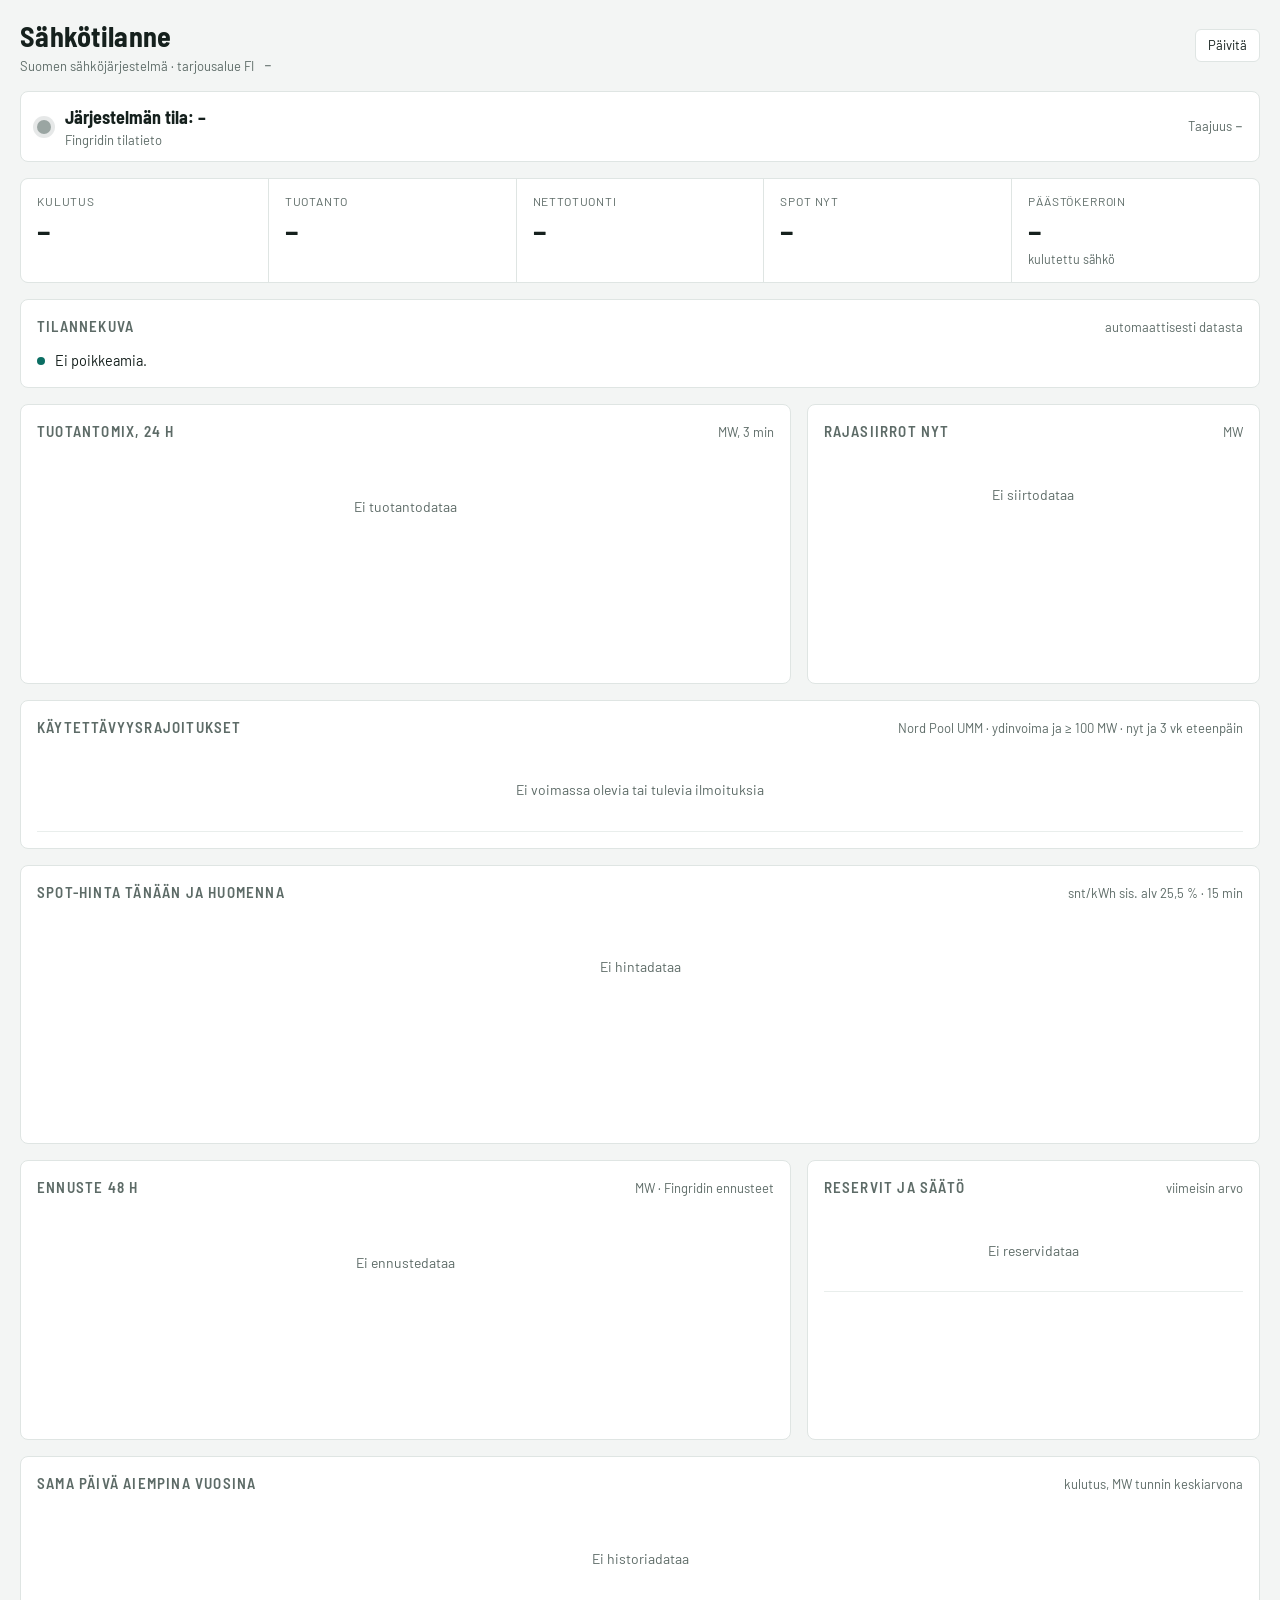
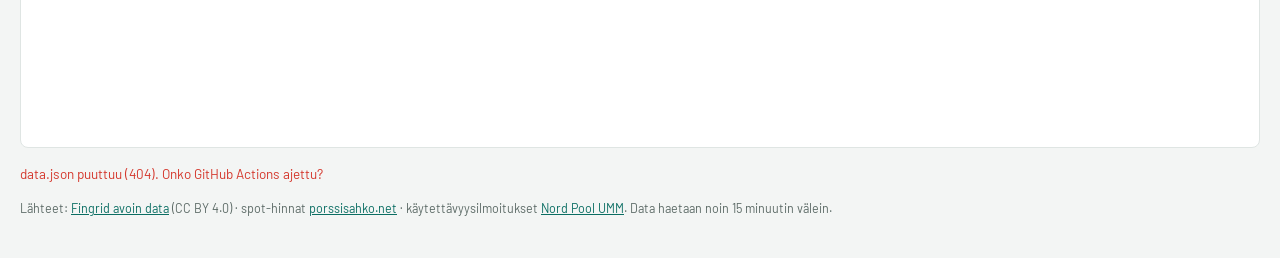
==== site/index.html @ 98ff5cd4 "Sähkötilanne-dashboard: sivu, datanhaku ja Pages-työnkulku Co-Authored-By: Claude Opus 5.5 <noreply@" ====
<!doctype html>
<html lang="fi">
<head>
<meta charset="utf-8">
<meta name="viewport" content="width=device-width,initial-scale=1">
<title>Sähkötilanne</title>
<link rel="preconnect" href="https://fonts.googleapis.com">
<link rel="stylesheet" href="https://fonts.googleapis.com/css2?family=Barlow:wght@400;500;600&family=Barlow+Semi+Condensed:wght@500;600;700&family=JetBrains+Mono:wght@400;500&display=swap">
<style>

/* Layout: control-room board. Status strip on top, then "nyt" tiles, mix + transfers, 48 h outlook, reserves. */
:root{
  --bg:#f3f5f4; --panel:#ffffff; --ink:#15201d; --muted:#5d6b67; --line:#dfe5e3; --grid:#e9eeec;
  --accent:#0b6e63;
  --nuc:#7a5af5; --hyd:#2f7fd8; --wind:#16a39a; --chp:#d9822b; --ind:#b4542f; --oth:#9aa5a2; --sun:#e6b400;
  --ok:#1f9d55; --warn:#d99a00; --bad:#d4372c; --blk:#222; --rest:#2f6fd8;
  --pos:#1f9d55; --neg:#d4372c;
  --f-disp:"Barlow Semi Condensed","Arial Narrow",Arial,sans-serif;
  --f-body:"Barlow",system-ui,-apple-system,"Segoe UI",sans-serif;
  --f-mono:"JetBrains Mono",ui-monospace,Menlo,Consolas,monospace;
  color-scheme:light;
}
@media (prefers-color-scheme:dark){:root:not([data-theme="light"]){
  --bg:#0e1514; --panel:#151f1d; --ink:#e4ece9; --muted:#8e9d99; --line:#24312e; --grid:#1d2826;
  --accent:#3cc2b1; --nuc:#9c86ff; --hyd:#5aa2f0; --wind:#2cc4b9; --chp:#f0a050; --ind:#d77551; --oth:#6f7d79; --sun:#f2cc3a;
  --ok:#3ccf7a; --warn:#f0b730; --bad:#ff6355; --blk:#000; --rest:#5a95f0; --pos:#3ccf7a; --neg:#ff6355;
  color-scheme:dark}}
:root[data-theme="dark"]{
  --bg:#0e1514; --panel:#151f1d; --ink:#e4ece9; --muted:#8e9d99; --line:#24312e; --grid:#1d2826;
  --accent:#3cc2b1; --nuc:#9c86ff; --hyd:#5aa2f0; --wind:#2cc4b9; --chp:#f0a050; --ind:#d77551; --oth:#6f7d79; --sun:#f2cc3a;
  --ok:#3ccf7a; --warn:#f0b730; --bad:#ff6355; --blk:#000; --rest:#5a95f0; --pos:#3ccf7a; --neg:#ff6355;
  color-scheme:dark}
*{box-sizing:border-box}
html,body{margin:0}
body{background:var(--bg);color:var(--ink);font:15px/1.45 var(--f-body);
  padding-left:max(16px,env(safe-area-inset-left,0px));padding-right:max(16px,env(safe-area-inset-right,0px));padding-block:16px 40px}
.wrap{max-width:1240px;margin:0 auto;display:flex;flex-direction:column;gap:16px}
h1,h2{font-family:var(--f-disp);margin:0;text-wrap:balance}
h1{font-size:28px;font-weight:700;letter-spacing:.01em}
h2{font-size:15px;font-weight:600;text-transform:uppercase;letter-spacing:.08em;color:var(--muted)}
.mono,.num{font-family:var(--f-mono);font-variant-numeric:tabular-nums}
header{display:flex;flex-wrap:wrap;align-items:center;justify-content:space-between;gap:12px}
.hmeta{display:flex;flex-wrap:wrap;gap:10px;align-items:center;color:var(--muted);font-size:13px}
button,input{font:inherit}
.btn{border:1px solid var(--line);background:var(--panel);color:var(--ink);border-radius:6px;padding:6px 12px;cursor:pointer}
.btn:hover{border-color:var(--accent)}
.btn:focus-visible,input:focus-visible{outline:2px solid var(--accent);outline-offset:2px}
.btn.primary{background:var(--accent);border-color:var(--accent);color:var(--bg)}

.status{display:flex;align-items:center;gap:14px;background:var(--panel);border:1px solid var(--line);border-radius:8px;padding:12px 16px;flex-wrap:wrap}
.lamp{width:14px;height:14px;border-radius:50%;background:var(--oth);box-shadow:0 0 0 4px color-mix(in srgb,var(--oth) 25%,transparent);flex:none}
.status b{font-family:var(--f-disp);font-size:18px}
.status .sub{color:var(--muted);font-size:13px}

.tiles{display:grid;grid-template-columns:repeat(auto-fit,minmax(170px,1fr));gap:1px;background:var(--line);border:1px solid var(--line);border-radius:8px;overflow:hidden}
.tile{background:var(--panel);padding:14px 16px;display:flex;flex-direction:column;gap:2px;min-width:0}
.tile .lbl{font-size:12px;text-transform:uppercase;letter-spacing:.07em;color:var(--muted)}
.tile .val{font-family:var(--f-disp);font-size:32px;font-weight:600;line-height:1.1;font-variant-numeric:tabular-nums}
.tile .val small{font-size:15px;font-weight:500;color:var(--muted);margin-left:4px}
.tile .note{font-size:12.5px;color:var(--muted)}

.grid2{display:grid;grid-template-columns:minmax(0,1.7fr) minmax(0,1fr);gap:16px}
@media (max-width:860px){.grid2{grid-template-columns:minmax(0,1fr)}}
.panel{background:var(--panel);border:1px solid var(--line);border-radius:8px;padding:16px;display:flex;flex-direction:column;gap:12px;min-width:0}
.panel .head{display:flex;justify-content:space-between;align-items:baseline;gap:8px;flex-wrap:wrap}
.legend{display:flex;flex-wrap:wrap;gap:6px 14px;font-size:13px}
.legend span{display:inline-flex;align-items:center;gap:6px}
.legend i{width:10px;height:10px;border-radius:2px;display:inline-block}
.legend .num{color:var(--muted)}
.chart{width:100%;min-height:200px}
.chart svg{display:block;width:100%;height:auto}
.chart text{fill:var(--muted);font:11px var(--f-mono)}

.insights{display:flex;flex-direction:column;gap:8px;margin:0;padding:0;list-style:none}
.insights li{display:flex;gap:10px;align-items:flex-start;font-size:14.5px}
.insights li::before{content:"";flex:none;width:8px;height:8px;margin-top:7px;border-radius:50%;background:var(--sev,var(--accent))}

table{width:100%;border-collapse:collapse;font-size:14px}
td,th{padding:6px 4px;border-bottom:1px solid var(--grid);text-align:left}
th{font-weight:500;color:var(--muted);font-size:12px;text-transform:uppercase;letter-spacing:.06em}
td.num,th.num{text-align:right}

.err{color:var(--bad);font-size:13.5px}
.empty{color:var(--muted);font-size:14px;padding:30px 0;text-align:center}
footer{color:var(--muted);font-size:12.5px}
footer a{color:var(--accent)}
@media (prefers-reduced-motion:reduce){*{transition:none!important}}

.chip{display:inline-block;font-size:11.5px;font-weight:600;letter-spacing:.04em;text-transform:uppercase;padding:2px 7px;border-radius:999px;border:1px solid currentColor;white-space:nowrap}
.chip.on{color:var(--bad)} .chip.plan{color:var(--warn)} .chip.soon{color:var(--muted)}
.bar{height:6px;border-radius:3px;background:var(--grid);overflow:hidden;min-width:60px}
.bar i{display:block;height:100%;background:var(--bad)}
.umm td{vertical-align:top}
.umm .reason{color:var(--muted);font-size:12.5px}
.stale{color:var(--warn)}
</style>
</head>
<body>
<div class="wrap">

<header>
  <div>
    <h1>Sähkötilanne</h1>
    <div class="hmeta"><span>Suomen sähköjärjestelmä · tarjousalue FI</span><span id="updated" class="mono">–</span></div>
  </div>
  <div class="hmeta"><button class="btn" id="refresh" type="button">Päivitä</button></div>
</header>

<div class="status" id="status">
  <span class="lamp" id="lamp"></span>
  <div><b id="stateText">Järjestelmän tila –</b><div class="sub" id="stateSub">Fingridin tilatieto</div></div>
  <div class="sub" style="margin-left:auto">Taajuus <span class="mono" id="freq">–</span></div>
</div>

<div class="tiles">
  <div class="tile"><span class="lbl">Kulutus</span><span class="val" id="t-cons">–</span><span class="note" id="t-cons-n">&nbsp;</span></div>
  <div class="tile"><span class="lbl">Tuotanto</span><span class="val" id="t-prod">–</span><span class="note" id="t-prod-n">&nbsp;</span></div>
  <div class="tile"><span class="lbl">Nettotuonti</span><span class="val" id="t-net">–</span><span class="note" id="t-net-n">&nbsp;</span></div>
  <div class="tile"><span class="lbl">Spot nyt</span><span class="val" id="t-spot">–</span><span class="note" id="t-spot-n">&nbsp;</span></div>
  <div class="tile"><span class="lbl">Päästökerroin</span><span class="val" id="t-co2">–</span><span class="note" id="t-co2-n">kulutettu sähkö</span></div>
</div>

<section class="panel">
  <div class="head"><h2>Tilannekuva</h2><span class="hmeta">automaattisesti datasta</span></div>
  <ul class="insights" id="insights"><li>Ladataan…</li></ul>
</section>

<div class="grid2">
  <section class="panel">
    <div class="head"><h2>Tuotantomix, 24 h</h2><span class="hmeta">MW, 3 min</span></div>
    <div class="legend" id="mixLegend"></div>
    <div class="chart" id="mixChart"><div class="empty">Ei tuotantodataa</div></div>
  </section>
  <section class="panel">
    <div class="head"><h2>Rajasiirrot nyt</h2><span class="hmeta">MW</span></div>
    <div class="chart" id="flowMap"><div class="empty">Ei siirtodataa</div></div>
  </section>
</div>

<section class="panel">
  <div class="head"><h2>Käytettävyysrajoitukset</h2><span class="hmeta">Nord Pool UMM · ydinvoima ja ≥ 100 MW · nyt ja 3 vk eteenpäin</span></div>
  <div style="overflow-x:auto"><table class="umm" id="ummTable"><tbody><tr><td class="empty">Ei ilmoituksia</td></tr></tbody></table></div>
</section>

<section class="panel">
  <div class="head"><h2>Spot-hinta tänään ja huomenna</h2><span class="hmeta">snt/kWh sis. alv 25,5 % · 15 min</span></div>
  <div class="legend" id="priceLegend"></div>
  <div class="chart" id="priceChart"><div class="empty">Ei hintadataa</div></div>
</section>

<div class="grid2">
  <section class="panel">
    <div class="head"><h2>Ennuste 48 h</h2><span class="hmeta">MW · Fingridin ennusteet</span></div>
    <div class="legend" id="fcLegend"></div>
    <div class="chart" id="fcChart"><div class="empty">Ei ennustedataa</div></div>
  </section>
  <section class="panel">
    <div class="head"><h2>Reservit ja säätö</h2><span class="hmeta">viimeisin arvo</span></div>
    <div style="overflow-x:auto"><table id="resTable"><tbody><tr><td class="empty">Ei reservidataa</td></tr></tbody></table></div>
  </section>
</div>

<section class="panel">
  <div class="head"><h2>Sama päivä aiempina vuosina</h2><span class="hmeta" id="histDate">kulutus, MW tunnin keskiarvona</span></div>
  <div class="legend" id="histLegend"></div>
  <div class="chart" id="histChart"><div class="empty">Ei historiadataa</div></div>
  <div style="overflow-x:auto"><table id="histTable"></table></div>
</section>

<div class="err" id="err" role="status"></div>

<footer>Lähteet: <a href="https://data.fingrid.fi" target="_blank" rel="noopener">Fingrid avoin data</a> (CC BY 4.0) · spot-hinnat <a href="https://porssisahko.net" target="_blank" rel="noopener">porssisahko.net</a> · käytettävyysilmoitukset <a href="https://umm.nordpoolgroup.com" target="_blank" rel="noopener">Nord Pool UMM</a>. Data haetaan noin 15 minuutin välein.</footer>
</div>

<script>
"use strict";
const RT = { prod:192, cons:193, net:194, wind:181, nuc:188, hyd:191, chp:201, ind:202,
             freq:177, state:209, co2c:265, co2p:266, se1:87, se3:89, ee:180, no:187 };
const FC = { windF:245, solarF:248, consF:166, windCap:268 };
const RES = [
  {id:317, n:"FCR-N, hinta", u:"€/MW,h"}, {id:318, n:"FCR-D ylös, hinta", u:"€/MW,h"},
  {id:52, n:"aFRR ylös, hinta", u:"€/MW,h"}, {id:51, n:"aFRR alas, hinta", u:"€/MW,h"},
  {id:244, n:"Ylössäätöhinta", u:"€/MWh"}, {id:106, n:"Alassäätöhinta", u:"€/MWh"},
  {id:319, n:"Epätasapainohinta", u:"€/MWh"}
];
const MIX = [
  {k:"nuc", n:"Ydinvoima", c:"--nuc"}, {k:"hyd", n:"Vesivoima", c:"--hyd"}, {k:"wind", n:"Tuulivoima", c:"--wind"},
  {k:"chp", n:"Kaukolämpö-CHP", c:"--chp"}, {k:"ind", n:"Teollisuus-CHP", c:"--ind"}, {k:"oth", n:"Muu", c:"--oth"}
];
const STATES = {1:["Normaali","--ok"],2:["Vaarantunut","--warn"],3:["Häiriötila","--bad"],4:["Suurhäiriö","--blk"],5:["Palautus","--rest"]};
const H_COLORS = ["--ink","--accent","--chp","--nuc"];

const $ = id => document.getElementById(id);
const css = v => getComputedStyle(document.documentElement).getPropertyValue(v).trim();
const fmt = (v,d=0) => v==null||isNaN(v) ? "–" : v.toLocaleString("fi-FI",{minimumFractionDigits:d,maximumFractionDigits:d});
const hhmm = t => new Date(t).toLocaleTimeString("fi-FI",{hour:"2-digit",minute:"2-digit"});
const dt = t => t ? new Date(t).toLocaleString("fi-FI",{weekday:"short",day:"numeric",month:"numeric",hour:"2-digit",minute:"2-digit"}) : "–";
const REASONS = {"yearly maintenance":"vuosihuolto","normal refueling outage":"polttoaineenvaihto","refueling outage":"polttoaineenvaihto","repair":"korjaus","failure":"vika","planned maintenance":"suunniteltu huolto","maintenance":"huolto","reduced capacity":"rajoitettu teho","technical failure":"tekninen vika"};
const reasonFi = r => REASONS[String(r||"").trim().toLowerCase()] || r || "";
const esc = s => String(s).replace(/[&<>"]/g, c => ({"&":"&amp;","<":"&lt;",">":"&gt;",'"':"&quot;"}[c]));
let S = { rt:{}, fc:{}, res:{}, prices:[], umm:[], hist:null, generated:0 };

const toPts = by => { const o={}; for(const id in by||{}) o[id]=by[id].map(([t,v])=>({t,v})); return o; };

async function refresh(){
  $("refresh").disabled = true;
  try{
    const r = await fetch("data.json?t="+Date.now(), {cache:"no-store"});
    if(!r.ok) throw new Error("data.json puuttuu ("+r.status+"). Onko GitHub Actions ajettu?");
    const j = await r.json();
    S = { rt:toPts(j.rt), fc:toPts(j.fc), res:toPts(j.res),
          prices:(j.prices||[]).map(([t,e,v])=>({t,e,v})), umm:j.umm||[], hist:j.hist||null, generated:j.generated||0 };
    $("err").textContent = (j.errors||[]).length ? "Osa datasta puuttuu: " + j.errors.join(" · ") : "";
  }catch(e){ $("err").textContent = e.message; }
  const age = (Date.now()-S.generated)/60000;
  $("updated").innerHTML = S.generated ? `data ${hhmm(S.generated)}${age>45?` <span class="stale">(${fmt(age)} min vanha)</span>`:""}` : "–";
  $("refresh").disabled = false;
  render();
}

const last = id => { const a=S.rt[id]; return a&&a.length ? a[a.length-1] : null; };
const lastOf = (src,id) => { const a=src[id]; return a&&a.length ? a[a.length-1] : null; };
function priceNow(){ const n=Date.now(); return S.prices.find(p=>p.t<=n && n<(p.e||p.t+9e5)); }
const dayStart = (d=new Date()) => { const x=new Date(d); x.setHours(0,0,0,0); return +x; };

function render(){
  for(const f of [renderStatus,renderTiles,renderMix,renderFlows,renderUmm,renderPrices,renderForecast,renderRes,renderHist,renderInsights]){
    try{ f(); }catch(e){ console.error(f.name, e); }
  }
}

function renderStatus(){
  const s = last(RT.state), f = last(RT.freq);
  const st = s ? STATES[Math.round(s.v)] : null;
  const col = st ? css(st[1]) : css("--oth");
  $("lamp").style.background = col;
  $("lamp").style.boxShadow = `0 0 0 4px color-mix(in srgb, ${col} 25%, transparent)`;
  $("stateText").textContent = "Järjestelmän tila: " + (st ? st[0] : "–");
  $("stateSub").textContent = s ? "Fingrid, " + hhmm(s.t) : "Fingridin tilatieto";
  $("freq").textContent = f ? fmt(f.v,3)+" Hz" : "–";
}

function setTile(id,html,note){ $(id).innerHTML = html; if(note!=null) $(id+"-n").textContent = note; }
function renderTiles(){
  const c=last(RT.cons), p=last(RT.prod), n=last(RT.net), co=last(RT.co2c);
  setTile("t-cons", c?`${fmt(c.v)}<small>MW</small>`:"–", c?"klo "+hhmm(c.t):" ");
  setTile("t-prod", p?`${fmt(p.v)}<small>MW</small>`:"–", p&&c ? `omavaraisuus ${fmt(p.v/c.v*100)} %` : " ");
  setTile("t-net", n?`${n.v>0?"+":"−"}${fmt(Math.abs(n.v))}<small>MW</small>`:"–", n ? (n.v>0?"tuontia":"vientiä") : " ");
  const pn = priceNow();
  setTile("t-spot", pn?`${fmt(pn.v,2)}<small>snt/kWh</small>`:"–", pn ? priceNote() : " ");
  setTile("t-co2", co?`${fmt(co.v)}<small>g/kWh</small>`:"–", null);
}
function priceNote(){
  const d0 = dayStart(); const today = S.prices.filter(p=>p.t>=d0 && p.t<d0+864e5);
  if(!today.length) return " ";
  return `tänään ${fmt(Math.min(...today.map(p=>p.v)),1)}…${fmt(Math.max(...today.map(p=>p.v)),1)}`;
}

function frame(el, h, x0, x1, y0, y1, opts={}){
  const W = Math.max(320, Math.round(el.clientWidth||600)), H=h, L=opts.left??46, R=10, T=10, B=24;
  const sx = t => L + (t-x0)/(x1-x0)*(W-L-R);
  const sy = v => T + (1-(v-y0)/(y1-y0))*(H-T-B);
  let g = "";
  for(const v of niceTicks(y0,y1,4)){ g += `<line x1="${L}" x2="${W-R}" y1="${sy(v)}" y2="${sy(v)}" stroke="${css("--grid")}"/><text x="${L-6}" y="${sy(v)+4}" text-anchor="end">${fmt(v, opts.yd||0)}</text>`; }
  const step = (x1-x0) > 36*3600e3 ? 6*3600e3 : 3*3600e3;
  for(let t=Math.ceil(x0/3600e3)*3600e3; t<=x1; t+=3600e3){
    const d=new Date(t); if(d.getHours() % (step/3600e3)) continue;
    const lab = d.getHours()===0 ? d.toLocaleDateString("fi-FI",{weekday:"short",day:"numeric",month:"numeric"}) : String(d.getHours()).padStart(2,"0");
    g += `<line x1="${sx(t)}" x2="${sx(t)}" y1="${T}" y2="${H-B}" stroke="${css("--grid")}" ${d.getHours()===0?'':'stroke-dasharray="2 3"'}/><text x="${sx(t)}" y="${H-6}" text-anchor="middle">${lab}</text>`;
  }
  return {W,H,L,R,T,B,sx,sy,g};
}
function niceTicks(a,b,n){
  const span=b-a; if(!(span>0)) return [a];
  const raw=span/n, mag=10**Math.floor(Math.log10(raw)), st=[1,2,2.5,5,10].map(m=>m*mag).find(s=>s>=raw);
  const out=[]; for(let v=Math.ceil(a/st)*st; v<=b+1e-9; v+=st) out.push(+v.toFixed(6)); return out;
}
function nowLine(f, x0, x1){
  const n=Date.now(); if(n<x0||n>x1) return "";
  return `<line x1="${f.sx(n)}" x2="${f.sx(n)}" y1="${f.T}" y2="${f.H-f.B}" stroke="${css("--ink")}" stroke-width="1.5"/><text x="${f.sx(n)+4}" y="${f.T+10}" text-anchor="start" style="fill:${css("--ink")}">nyt</text>`;
}
const pathOf = (f, pts) => pts.map((p,i)=>`${i?"L":"M"}${f.sx(p.t).toFixed(1)},${f.sy(p.v).toFixed(1)}`).join("");

function renderMix(){
  const base = S.rt[RT.prod], el = $("mixChart");
  if(!base||base.length<2){ $("mixLegend").innerHTML=""; return; }
  const maps = {}; for(const m of MIX) if(m.k!=="oth") maps[m.k]=new Map((S.rt[RT[m.k]]||[]).map(p=>[p.t,p.v]));
  const prev = {};
  const rows = base.map(p=>{
    const r={t:p.t,total:p.v}; let sum=0;
    for(const m of MIX){ if(m.k==="oth") continue; let v=maps[m.k].get(p.t); if(v==null) v=prev[m.k]??0; prev[m.k]=v; r[m.k]=Math.max(0,v); sum+=r[m.k]; }
    r.oth=Math.max(0,p.v-sum); return r;
  });
  const x0=rows[0].t, x1=rows[rows.length-1].t;
  const cons = (S.rt[RT.cons]||[]).filter(c=>c.t>=x0);
  const ymax = Math.max(...rows.map(r=>r.total), ...cons.map(c=>c.v))*1.05;
  const f = frame(el, 260, x0, x1, 0, ymax);
  let paths="", acc=rows.map(()=>0);
  for(const m of MIX){
    const top = rows.map((r,i)=>acc[i]+r[m.k]);
    let d = rows.map((r,i)=>`${i?"L":"M"}${f.sx(r.t).toFixed(1)},${f.sy(top[i]).toFixed(1)}`).join("");
    for(let i=rows.length-1;i>=0;i--) d+=`L${f.sx(rows[i].t).toFixed(1)},${f.sy(acc[i]).toFixed(1)}`;
    paths += `<path d="${d}Z" fill="${css(m.c)}" fill-opacity=".85"/>`;
    acc = top;
  }
  el.innerHTML = `<svg viewBox="0 0 ${f.W} ${f.H}" role="img" aria-label="Tuotantomix 24 tuntia">${f.g}${paths}<path d="${pathOf(f,cons)}" fill="none" stroke="${css("--ink")}" stroke-width="1.6" stroke-dasharray="5 3"/></svg>`;
  const lr = rows[rows.length-1];
  $("mixLegend").innerHTML = MIX.map(m=>`<span><i style="background:var(${m.c})"></i>${m.n} <b class="num">${fmt(lr[m.k])}</b></span>`).join("")
    + `<span><i style="background:none;border-top:2px dashed var(--ink);height:0;width:14px;border-radius:0"></i>Kulutus</span>`;
}

function renderFlows(){
  const el=$("flowMap");
  const L = {se1:last(RT.se1), se3:last(RT.se3), ee:last(RT.ee), no:last(RT.no)};
  if(!L.se1 && !L.se3 && !L.ee) return;
  const W=360,H=330, fi={x:220,y:175};
  const nodes = [
    {k:"no", n:"Norja", x:250,y:30},
    {k:"se1",n:"SE1 Pohjois-Ruotsi", x:70,y:85},
    {k:"se3",n:"SE3 Fenno-Skan", x:60,y:225},
    {k:"ee", n:"Viro (Estlink)", x:215,y:305}
  ];
  let g=`<defs><marker id="ah" viewBox="0 0 10 10" refX="8" refY="5" markerWidth="7" markerHeight="7" orient="auto-start-reverse"><path d="M0,0L10,5L0,10Z" fill="context-stroke"/></marker></defs>`;
  g += `<path d="M205,40 L265,55 L285,110 L300,190 L285,265 L240,290 L190,282 L170,240 L180,170 L175,110 Z" fill="${css("--accent")}" fill-opacity=".12" stroke="${css("--accent")}" stroke-opacity=".5"/>`;
  g += `<text x="${fi.x+2}" y="${fi.y-6}" text-anchor="middle" style="font:600 16px var(--f-disp);fill:${css("--ink")}">FI</text>`;
  const n = last(RT.net);
  g += `<text x="${fi.x+2}" y="${fi.y+12}" text-anchor="middle" style="fill:${css("--muted")}">netto ${n?(n.v>0?"tuonti ":"vienti ")+fmt(Math.abs(n.v)):"–"}</text>`;
  for(const nd of nodes){
    const p=L[nd.k], v=p?p.v:null, exp = v!=null && v>0;
    const col = v==null ? css("--oth") : exp ? css("--chp") : css("--hyd");
    const w = v==null?1.5:Math.min(9,1.5+Math.abs(v)/250);
    const a = {x:fi.x+(nd.x-fi.x)*0.28, y:fi.y+(nd.y-fi.y)*0.28}, b={x:nd.x+(fi.x-nd.x)*0.18,y:nd.y+(fi.y-nd.y)*0.18};
    const [s,e] = exp ? [a,b] : [b,a];
    g += `<line x1="${s.x}" y1="${s.y}" x2="${e.x}" y2="${e.y}" stroke="${col}" stroke-width="${w}" stroke-linecap="round" ${v!=null&&Math.abs(v)>5?'marker-end="url(#ah)"':''}/>`;
    const ta = nd.x<fi.x ? "start":"middle", tx = nd.x<fi.x ? 4 : nd.x;
    g += `<text x="${tx}" y="${nd.y-8}" text-anchor="${ta}" style="fill:${css("--muted")}">${nd.n}</text>`;
    g += `<text x="${tx}" y="${nd.y+8}" text-anchor="${ta}" style="font:600 15px var(--f-mono);fill:${col}">${v==null?"–":(exp?"→ ":"← ")+fmt(Math.abs(v))}</text>`;
  }
  el.innerHTML = `<svg viewBox="0 0 ${W} ${H}" role="img" aria-label="Rajasiirrot">${g}</svg>
    <div class="legend"><span><i style="background:var(--chp)"></i>vienti Suomesta</span><span><i style="background:var(--hyd)"></i>tuonti Suomeen</span></div>`;
}

function ummState(u){
  const n=Date.now();
  if(u.start<=n && (!u.stop || u.stop>n)) return u.planned ? ["käynnissä","plan"] : ["häiriö","on"];
  return ["tulossa","soon"];
}
function renderUmm(){
  const now=Date.now();
  const rows = S.umm.filter(u=>!u.stop || u.stop>now).sort((a,b)=>{
    const ao=a.start<=now, bo=b.start<=now; if(ao!==bo) return ao?-1:1; return a.start-b.start; });
  if(!rows.length){ $("ummTable").innerHTML = `<tbody><tr><td class="empty">Ei voimassa olevia tai tulevia ilmoituksia</td></tr></tbody>`; return; }
  $("ummTable").innerHTML = `<thead><tr><th>Yksikkö</th><th>Tila</th><th class="num">Poissa MW</th><th></th><th>Alkaa</th><th>Päättyy</th></tr></thead><tbody>` +
    rows.slice(0,25).map(u=>{
      const [st,cl]=ummState(u); const share = u.installed ? Math.min(100, (u.unavailable||0)/u.installed*100) : 0;
      return `<tr><td>${esc(u.unit)}${u.kind==="siirto"?" <span class='chip soon'>siirto</span>":""}<div class="reason">${esc(reasonFi(u.reason))}${u.planned?"":" · suunnittelematon"}</div></td>
        <td><span class="chip ${cl}">${st}</span></td>
        <td class="num">${fmt(u.unavailable)}${u.installed?` <span class="reason">/ ${fmt(u.installed)}</span>`:""}</td>
        <td><div class="bar"><i style="width:${share}%"></i></div></td>
        <td class="mono">${dt(u.start)}</td><td class="mono">${dt(u.stop)}</td></tr>`;
    }).join("") + `</tbody>`;
}

function renderPrices(){
  const el=$("priceChart"), P=S.prices; if(!P.length) return;
  const x0=dayStart(), lastP=P[P.length-1], x1=Math.max(x0+864e5, lastP.e||lastP.t+9e5);
  const vis=P.filter(p=>p.t>=x0); if(!vis.length) return;
  const vals=vis.map(p=>p.v), ymin=Math.min(0,...vals), ymax=Math.max(5,...vals)*1.08;
  const f=frame(el,240,x0,x1,ymin,ymax,{left:40});
  const avg = vals.reduce((a,b)=>a+b,0)/vals.length;
  let bars="";
  for(const p of vis){
    const e=p.e||p.t+9e5, x=f.sx(p.t), w=Math.max(1,f.sx(e)-x-0.6);
    const y=f.sy(Math.max(0,p.v)), y0=f.sy(Math.min(0,p.v));
    const col = p.v<0 ? css("--hyd") : p.v>avg*1.6 ? css("--bad") : p.v>avg ? css("--chp") : css("--accent");
    bars += `<rect x="${x.toFixed(1)}" y="${y.toFixed(1)}" width="${w.toFixed(1)}" height="${Math.max(.5,y0-y).toFixed(1)}" fill="${col}" fill-opacity="${e<Date.now()?.45:.9}"><title>${hhmm(p.t)} ${fmt(p.v,2)} snt/kWh</title></rect>`;
  }
  el.innerHTML=`<svg viewBox="0 0 ${f.W} ${f.H}" role="img" aria-label="Spot-hinnat">${f.g}${bars}<line x1="${f.L}" x2="${f.W-f.R}" y1="${f.sy(avg)}" y2="${f.sy(avg)}" stroke="${css("--muted")}" stroke-dasharray="4 4"/>${nowLine(f,x0,x1)}</svg>`;
  const tomorrow = P.filter(p=>p.t>=x0+864e5);
  const tm = tomorrow.length ? `huomenna ka ${fmt(tomorrow.reduce((a,b)=>a+b.v,0)/tomorrow.length,2)}` : "huomisen hinnat julkaistaan n. klo 14";
  $("priceLegend").innerHTML = `<span><i style="background:var(--accent)"></i>alle keskiarvon</span><span><i style="background:var(--chp)"></i>yli keskiarvon</span><span><i style="background:var(--bad)"></i>&gt; 1,6 × ka</span><span><i style="background:var(--hyd)"></i>negatiivinen</span><span class="num">jakso ka ${fmt(avg,2)} · ${tm}</span>`;
}

function renderForecast(){
  const el=$("fcChart");
  const w=S.fc[FC.windF]||[], s=S.fc[FC.solarF]||[], c=S.fc[FC.consF]||[];
  if(!w.length && !c.length) return;
  const now=Date.now(), x0=now-6*3600e3, x1=Math.max(now+3600e3, ...[w,s,c].map(a=>a.length?a[a.length-1].t:now));
  const all=[...w,...s,...c].filter(p=>p.t>=x0).map(p=>p.v);
  const f=frame(el,240,x0,x1,0,Math.max(100,...all)*1.08);
  const line=(a,col,fill)=>{ const pts=a.filter(p=>p.t>=x0); if(!pts.length) return "";
    const d=pathOf(f,pts);
    return (fill?`<path d="${d}L${f.sx(pts[pts.length-1].t)},${f.sy(0)}L${f.sx(pts[0].t)},${f.sy(0)}Z" fill="${col}" fill-opacity=".18"/>`:"")+`<path d="${d}" fill="none" stroke="${col}" stroke-width="1.8"/>`; };
  el.innerHTML=`<svg viewBox="0 0 ${f.W} ${f.H}" role="img" aria-label="Ennusteet">${f.g}${line(w,css("--wind"),1)}${line(s,css("--sun"),1)}${line(c,css("--ink"),0)}${nowLine(f,x0,x1)}</svg>`;
  const cap=lastOf(S.fc,FC.windCap);
  $("fcLegend").innerHTML=`<span><i style="background:var(--wind)"></i>Tuuli</span><span><i style="background:var(--sun)"></i>Aurinko</span><span><i style="background:var(--ink)"></i>Kulutus</span>${cap?`<span class="num">tuulikapasiteetti ${fmt(cap.v)} MW</span>`:""}`;
}

function renderRes(){
  const rows = RES.map(r=>{ const p=lastOf(S.res,r.id); return p?`<tr><td>${r.n}</td><td class="num">${fmt(p.v,2)}</td><td>${r.u}</td><td class="num mono">${hhmm(p.t)}</td></tr>`:""; }).join("");
  if(rows) $("resTable").innerHTML=`<thead><tr><th>Tuote</th><th class="num">Arvo</th><th>Yksikkö</th><th class="num">Jakso</th></tr></thead><tbody>${rows}</tbody>`;
}

// hourly average → [{h, v}] for h = 0..23 counted from series' day start
function hourly(pts, d0){
  const b = Array.from({length:24},()=>[0,0]);
  for(const p of pts){ const h=Math.floor((p.t-d0)/3600e3); if(h>=0&&h<24){ b[h][0]+=p.v; b[h][1]++; } }
  return b.map(([s,n],h)=>n?{h,v:s/n}:null).filter(Boolean);
}
function stats(pts){ if(!pts.length) return null; const v=pts.map(p=>p.v); return {avg:v.reduce((a,b)=>a+b,0)/v.length, max:Math.max(...v)}; }
function renderHist(){
  const H=S.hist; if(!H||!H.years) return;
  const d0=dayStart();
  const series=[{label:"Tänään", cons:hourly(S.rt[RT.cons]||[],d0), prod:stats((S.rt[RT.prod]||[]).filter(p=>p.t>=d0)),
                 wind:stats((S.rt[RT.wind]||[]).filter(p=>p.t>=d0)), cAll:stats((S.rt[RT.cons]||[]).filter(p=>p.t>=d0)), partial:true}];
  for(const y of Object.keys(H.years).sort().reverse()){
    const by=toPts(H.years[y]); const c=by[124]||[]; if(!c.length) continue;
    const yd0=c[0].t; // vuorokauden alku (Helsinki) ko. vuonna
    series.push({label:y, cons:hourly(c,yd0), cAll:stats(c), prod:stats(by[74]||[]), wind:stats(by[75]||[])});
  }
  if(series.length<2) return;
  const el=$("histChart");
  const all=series.flatMap(s=>s.cons.map(p=>p.v));
  const x0=d0, x1=d0+864e5;
  const f=frame(el,240,x0,x1,Math.min(...all)*0.95,Math.max(...all)*1.03);
  let g="";
  series.slice().reverse().forEach((s,ri)=>{
    const i=series.length-1-ri, col=css(H_COLORS[i]||"--oth");
    const pts=s.cons.map(p=>({t:d0+p.h*3600e3+1800e3, v:p.v}));
    g+=`<path d="${pathOf(f,pts)}" fill="none" stroke="${col}" stroke-width="${i?1.6:2.4}" ${i?'stroke-opacity=".8"':''}/>`;
  });
  el.innerHTML=`<svg viewBox="0 0 ${f.W} ${f.H}" role="img" aria-label="Kulutus vuosivertailu">${f.g}${g}${nowLine(f,x0,x1)}</svg>`;
  $("histLegend").innerHTML=series.map((s,i)=>`<span><i style="background:var(${H_COLORS[i]||"--oth"})"></i>${s.label}</span>`).join("");
  $("histDate").textContent = `${new Date().toLocaleDateString("fi-FI",{day:"numeric",month:"long"})} · kulutus, MW tunnin keskiarvona`;
  const today=series[0];
  const diff=(v,ref)=> v&&ref ? ` <span class="reason">${v.avg>=ref.avg?"+":"−"}${fmt(Math.abs(v.avg/ref.avg*100-100))} %</span>` : "";
  $("histTable").innerHTML=`<thead><tr><th></th><th class="num">Kulutus ka</th><th class="num">Kulutus max</th><th class="num">Tuotanto ka</th><th class="num">Tuuli ka</th></tr></thead><tbody>`+
    series.map((s,i)=>`<tr><td>${s.label}${s.partial?' <span class="reason">(tähän asti)</span>':""}</td>
      <td class="num">${fmt(s.cAll?.avg)}${i?diff(today.cAll,s.cAll):""}</td><td class="num">${fmt(s.cAll?.max)}</td>
      <td class="num">${fmt(s.prod?.avg)}</td><td class="num">${fmt(s.wind?.avg)}${i?diff(today.wind,s.wind):""}</td></tr>`).join("")+
    `</tbody>`;
}

function renderInsights(){
  const out=[]; const add=(t,sev="--accent")=>out.push(`<li style="--sev:var(${sev})">${t}</li>`);
  const w=last(RT.wind), cap=lastOf(S.fc,FC.windCap), nuc=last(RT.nuc), n=last(RT.net), c=last(RT.cons), f=last(RT.freq), now=Date.now();
  if(f && Math.abs(f.v-50)>0.1) add(`Taajuus ${fmt(f.v,3)} Hz poikkeaa normaalialueesta (49,9–50,1 Hz).`,"--bad");
  const nucOut = S.umm.filter(u=>u.kind==="ydin" && u.start<=now && (!u.stop||u.stop>now) && (u.unavailable||0)>0);
  const nucSoon = S.umm.filter(u=>u.kind==="ydin" && u.start>now && u.start<now+7*864e5);
  if(nucOut.length) add(`Ydinvoimaa poissa: ${nucOut.map(u=>`${esc(u.unit)} ${fmt(u.unavailable)} MW (${esc(reasonFi(u.reason).toLowerCase()||"syy ei tiedossa")}, arvio ${dt(u.stop)})`).join("; ")}.`, nucOut.some(u=>!u.planned)?"--bad":"--warn");
  else if(nuc) add(`Ydinvoima ${fmt(nuc.v)} MW, ei voimassa olevia käytettävyysrajoituksia.`);
  if(nucSoon.length) add(`Tulossa viikon sisällä: ${nucSoon.map(u=>`${esc(u.unit)} ${dt(u.start)}`).join("; ")}.`,"--warn");
  const otherOut = S.umm.filter(u=>u.kind!=="ydin" && !u.planned && u.start<=now && (!u.stop||u.stop>now));
  if(otherOut.length) add(`Suunnittelemattomia rajoituksia: ${otherOut.slice(0,3).map(u=>`${esc(u.unit)} −${fmt(u.unavailable)} MW`).join(", ")}.`,"--bad");
  if(w&&cap){ const u=w.v/cap.v*100; add(`Tuulivoima tuottaa ${fmt(w.v)} MW, eli ${fmt(u)} % kapasiteetista${u>60?" (vahva tuulipäivä)":u<10?" (lähes tyyntä)":""}.`, u<10?"--warn":"--accent"); }
  if(n&&c) add(n.v>0 ? `Suomi tuo ${fmt(n.v)} MW, eli ${fmt(n.v/c.v*100)} % kulutuksesta.` : `Suomi vie ${fmt(-n.v)} MW naapurimaihin.`, n.v>0&&n.v/c.v>0.25?"--warn":"--accent");
  const P=S.prices; if(P.length){
    const t0=dayStart()+864e5, tm=P.filter(p=>p.t>=t0);
    if(tm.length){
      const mx=tm.reduce((a,b)=>b.v>a.v?b:a), mn=tm.reduce((a,b)=>b.v<a.v?b:a), neg=tm.filter(p=>p.v<0).length;
      add(`Huomenna kallein jakso klo ${hhmm(mx.t)} (${fmt(mx.v,2)} snt/kWh), halvin klo ${hhmm(mn.t)} (${fmt(mn.v,2)}).${neg?` Negatiivisia hintoja ${neg*15} min.`:""}`, mx.v>30?"--warn":"--accent");
    }
    const pn=priceNow(); if(pn && pn.v<0) add(`Spot-hinta on nyt negatiivinen (${fmt(pn.v,2)} snt/kWh).`,"--hyd");
  }
  const wf=S.fc[FC.windF]||[]; if(wf.length && w){
    const next=wf.filter(p=>p.t>now && p.t<now+864e5); if(next.length){
      const lo=next.reduce((a,b)=>b.v<a.v?b:a);
      if(lo.v < w.v*0.4) add(`Tuulivoiman ennustetaan laskevan ${fmt(lo.v)} MW:iin noin klo ${hhmm(lo.t)}.`,"--warn");
    }
  }
  const H=S.hist; if(H&&H.years&&c){
    const y=Object.keys(H.years).sort().pop(); const hc=H.years[y]?.[124];
    if(hc&&hc.length){ const h=new Date().getHours(); const ref=hc.filter(([t])=>new Date(t).getHours()===h).map(x=>x[1]);
      if(ref.length){ const r=ref.reduce((a,b)=>a+b,0)/ref.length, d=c.v/r*100-100; if(Math.abs(d)>8) add(`Kulutus on ${fmt(Math.abs(d))} % ${d>0?"korkeampi":"matalampi"} kuin samaan aikaan vuonna ${y}.`); }
    }
  }
  $("insights").innerHTML = out.join("") || "<li>Ei poikkeamia.</li>";
}

$("refresh").onclick=refresh;
let rz; addEventListener("resize",()=>{clearTimeout(rz); rz=setTimeout(render,200);});
matchMedia("(prefers-color-scheme: dark)").addEventListener?.("change",render);
refresh();
setInterval(()=>{ if(!document.hidden) refresh(); }, 5*60*1000);
</script>
</body>
</html>
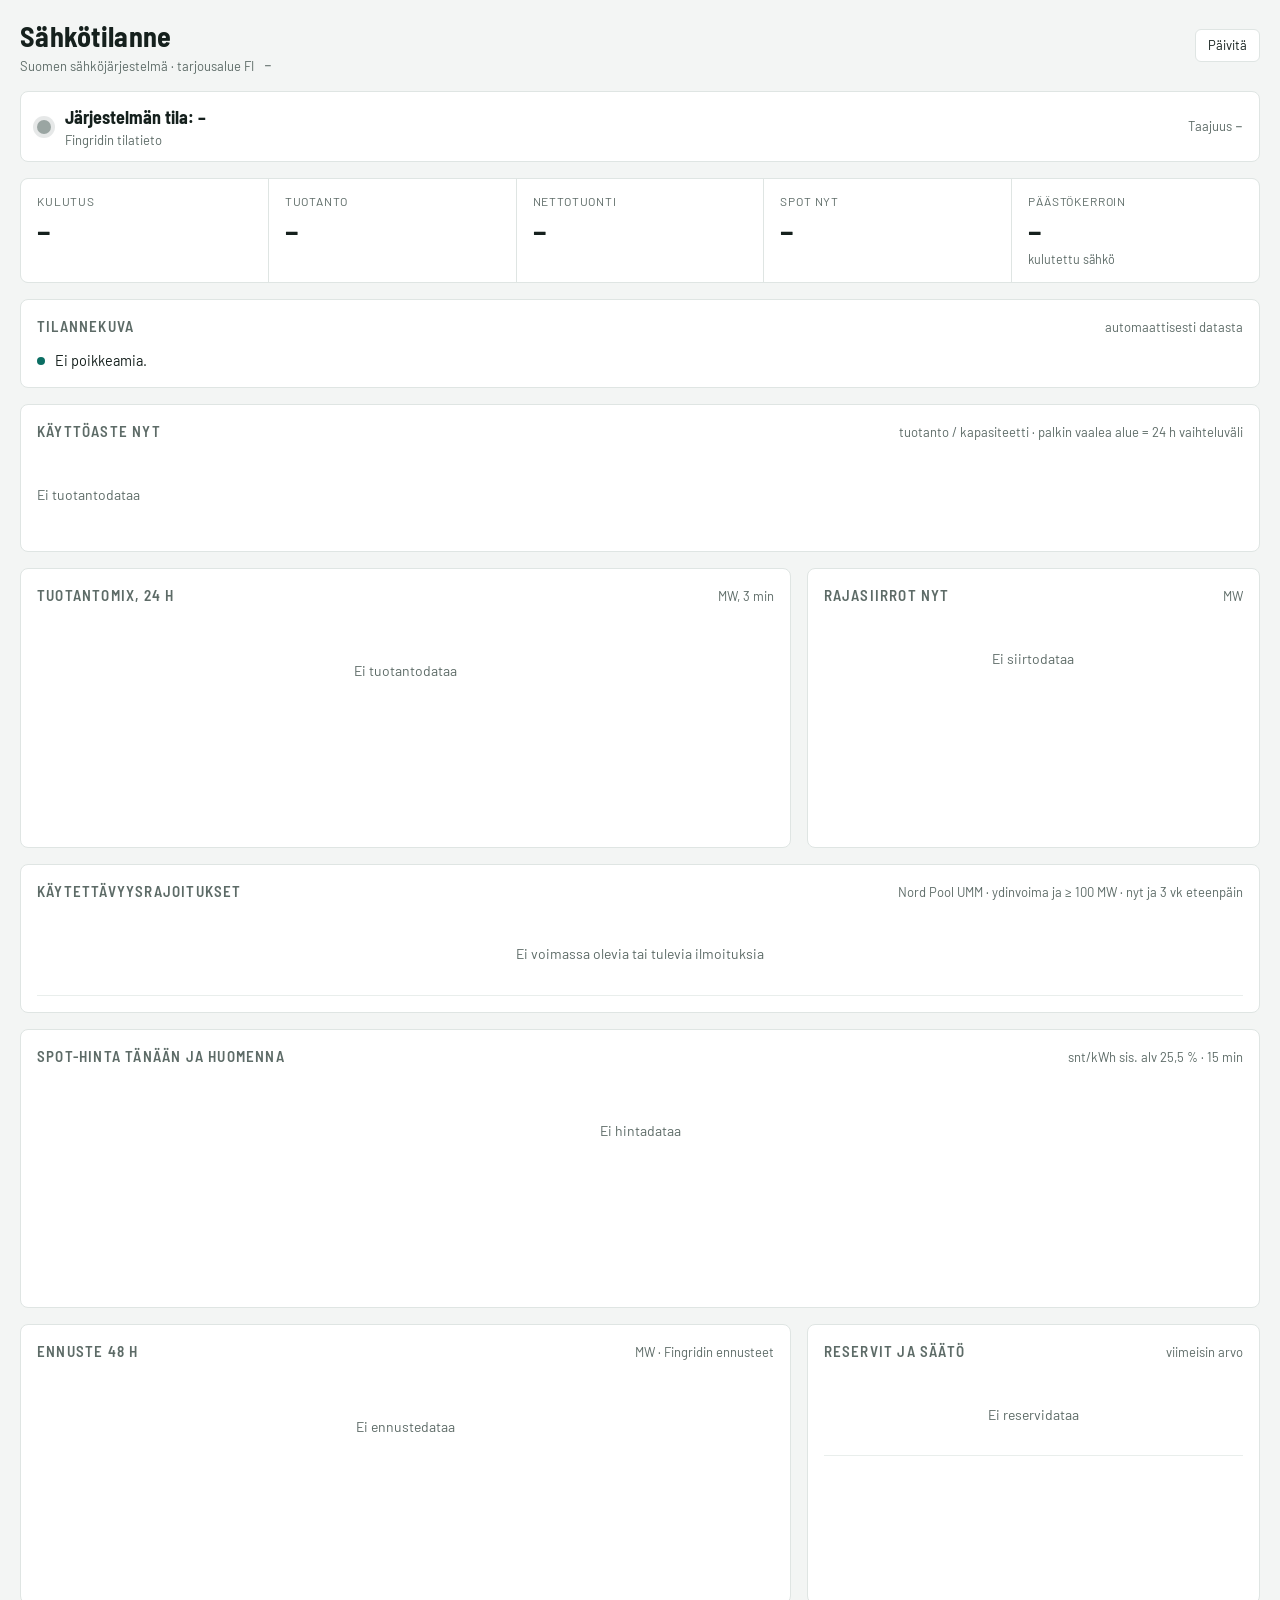
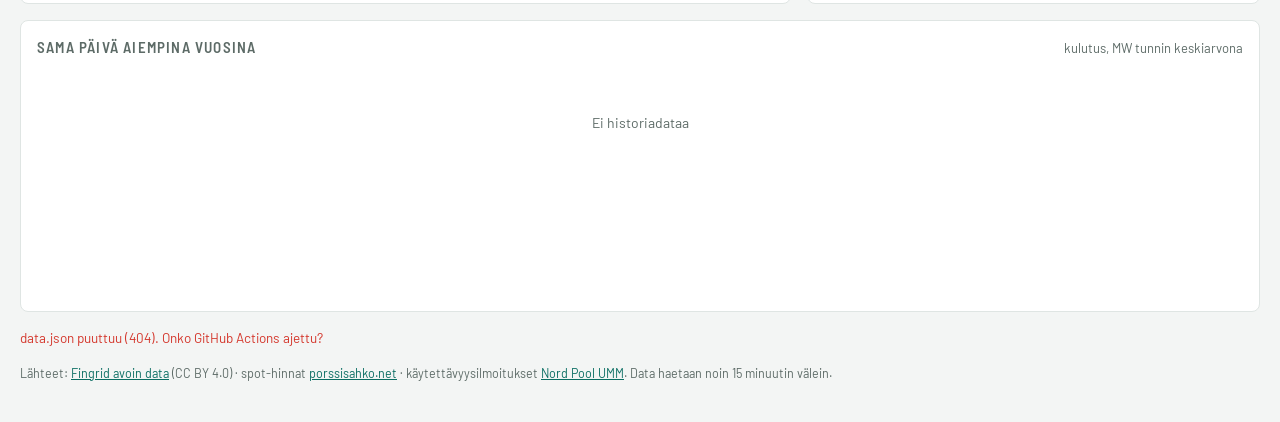
==== commit 09948d18: "Käyttöastepaneeli (ydin, tuuli, vesi, aurinko) ja vain Suomen rajayhteydet UMM-siirtoihin Co-Authore" ====
--- a/site/index.html
+++ b/site/index.html
@@ -93,6 +93,16 @@
 .umm td{vertical-align:top}
 .umm .reason{color:var(--muted);font-size:12.5px}
 .stale{color:var(--warn)}
+.util{display:grid;grid-template-columns:minmax(90px,auto) minmax(0,1fr) auto auto;gap:10px 14px;align-items:center}
+.util .nm{font-weight:500}
+.util .sub{display:block;font-size:12px;color:var(--muted);font-weight:400}
+.util .track{position:relative;height:14px;border-radius:3px;background:var(--grid);overflow:hidden}
+.util .range{position:absolute;top:0;bottom:0;opacity:.28}
+.util .fill{position:absolute;left:0;top:3px;bottom:3px;border-radius:2px}
+.util .avail{position:absolute;top:-1px;bottom:-1px;width:0;border-left:2px dashed var(--ink)}
+.util .mw{font-family:var(--f-mono);font-size:13px;color:var(--muted);text-align:right;white-space:nowrap}
+.util .pct{font-family:var(--f-disp);font-size:20px;font-weight:600;text-align:right;min-width:3.2em;font-variant-numeric:tabular-nums}
+@media (max-width:560px){.util{grid-template-columns:minmax(0,1fr) auto}.util .track{grid-column:1/-1;order:3}.util .mw{display:none}}
 </style>
 </head>
 <body>
@@ -123,6 +133,11 @@
 <section class="panel">
   <div class="head"><h2>Tilannekuva</h2><span class="hmeta">automaattisesti datasta</span></div>
   <ul class="insights" id="insights"><li>Ladataan…</li></ul>
+</section>
+
+<section class="panel">
+  <div class="head"><h2>Käyttöaste nyt</h2><span class="hmeta">tuotanto / kapasiteetti · palkin vaalea alue = 24 h vaihteluväli</span></div>
+  <div class="util" id="util"><div class="empty">Ei tuotantodataa</div></div>
 </section>
 
 <div class="grid2">
@@ -176,7 +191,9 @@
 "use strict";
 const RT = { prod:192, cons:193, net:194, wind:181, nuc:188, hyd:191, chp:201, ind:202,
              freq:177, state:209, co2c:265, co2p:266, se1:87, se3:89, ee:180, no:187 };
-const FC = { windF:245, solarF:248, consF:166, windCap:268 };
+const FC = { windF:245, solarF:248, consF:166, windCap:268, solarCap:267 };
+// Nimellistehot (MW). Ydinvoima: OL1 890, OL2 890, OL3 1 600, Loviisa 1–2 2 × 507. Vesivoima: noin 3 200 MW (arvio).
+const NUC_UNITS = 4394, HYDRO_CAP = 3200;
 const RES = [
   {id:317, n:"FCR-N, hinta", u:"€/MW,h"}, {id:318, n:"FCR-D ylös, hinta", u:"€/MW,h"},
   {id:52, n:"aFRR ylös, hinta", u:"€/MW,h"}, {id:51, n:"aFRR alas, hinta", u:"€/MW,h"},
@@ -219,12 +236,14 @@
 }
 
 const last = id => { const a=S.rt[id]; return a&&a.length ? a[a.length-1] : null; };
+// Fingrid 194: positiivinen = vienti. Käännetään nettotuonniksi (positiivinen = tuonti).
+const netImport = () => { const p=last(RT.net); return p ? {t:p.t, v:-p.v} : null; };
 const lastOf = (src,id) => { const a=src[id]; return a&&a.length ? a[a.length-1] : null; };
 function priceNow(){ const n=Date.now(); return S.prices.find(p=>p.t<=n && n<(p.e||p.t+9e5)); }
 const dayStart = (d=new Date()) => { const x=new Date(d); x.setHours(0,0,0,0); return +x; };
 
 function render(){
-  for(const f of [renderStatus,renderTiles,renderMix,renderFlows,renderUmm,renderPrices,renderForecast,renderRes,renderHist,renderInsights]){
+  for(const f of [renderStatus,renderTiles,renderUtil,renderMix,renderFlows,renderUmm,renderPrices,renderForecast,renderRes,renderHist,renderInsights]){
     try{ f(); }catch(e){ console.error(f.name, e); }
   }
 }
@@ -240,9 +259,36 @@
   $("freq").textContent = f ? fmt(f.v,3)+" Hz" : "–";
 }
 
+function renderUtil(){
+  const now=Date.now(), rows=[];
+  const range=(id,cap)=>{ const a=(S.rt[id]||[]).map(p=>p.v/cap*100); return a.length?[Math.min(...a),Math.max(...a)]:null; };
+  // ydinvoima: käytettävissä = nimellisteho − voimassa olevat UMM-rajoitukset (yksikkökohtaisesti suurin)
+  const per=new Map();
+  for(const u of S.umm) if(u.kind==="ydin" && u.start<=now && (!u.stop||u.stop>now)) per.set(u.unit, Math.max(per.get(u.unit)||0, u.unavailable||0));
+  const nucOut=[...per.values()].reduce((a,b)=>a+b,0), nucAvail=Math.max(0,NUC_UNITS-nucOut);
+  const nuc=last(RT.nuc), wind=last(RT.wind), hyd=last(RT.hyd), wcap=lastOf(S.fc,FC.windCap), scap=lastOf(S.fc,FC.solarCap);
+  if(nuc) rows.push({n:"Ydinvoima", sub:nucOut?`käytettävissä ${fmt(nucAvail)} MW (UMM)`:"kaikki yksiköt käytettävissä", v:nuc.v, cap:NUC_UNITS, c:"--nuc", rg:range(RT.nuc,NUC_UNITS), avail:nucOut?nucAvail:null});
+  if(wind&&wcap) rows.push({n:"Tuulivoima", sub:"kapasiteetti Fingridin ennusteesta", v:wind.v, cap:wcap.v, c:"--wind", rg:range(RT.wind,wcap.v)});
+  if(hyd) rows.push({n:"Vesivoima", sub:"kapasiteetti arvio", v:hyd.v, cap:HYDRO_CAP, c:"--hyd", rg:range(RT.hyd,HYDRO_CAP)});
+  const sf=(S.fc[FC.solarF]||[]).filter(p=>p.t<=now).pop();
+  if(sf&&scap) rows.push({n:"Aurinkovoima", sub:"arvio ennusteesta, ei mitattu", v:sf.v, cap:scap.v, c:"--sun", rg:null});
+  if(!rows.length) return;
+  $("util").innerHTML=rows.map(r=>{
+    const pct=r.v/r.cap*100, cl=x=>Math.max(0,Math.min(100,x));
+    return `<div class="nm">${r.n}<span class="sub">${r.sub}</span></div>
+      <div class="track" role="img" aria-label="${r.n} ${fmt(pct)} %">
+        ${r.rg?`<div class="range" style="left:${cl(r.rg[0])}%;width:${cl(r.rg[1])-cl(r.rg[0])}%;background:var(${r.c})"></div>`:""}
+        <div class="fill" style="width:${cl(pct)}%;background:var(${r.c})"></div>
+        ${r.avail!=null?`<div class="avail" style="left:${cl(r.avail/r.cap*100)}%" title="käytettävissä"></div>`:""}
+      </div>
+      <div class="mw">${fmt(r.v)} / ${fmt(r.cap)} MW</div>
+      <div class="pct">${fmt(pct)} %</div>`;
+  }).join("");
+}
+
 function setTile(id,html,note){ $(id).innerHTML = html; if(note!=null) $(id+"-n").textContent = note; }
 function renderTiles(){
-  const c=last(RT.cons), p=last(RT.prod), n=last(RT.net), co=last(RT.co2c);
+  const c=last(RT.cons), p=last(RT.prod), n=netImport(), co=last(RT.co2c);
   setTile("t-cons", c?`${fmt(c.v)}<small>MW</small>`:"–", c?"klo "+hhmm(c.t):" ");
   setTile("t-prod", p?`${fmt(p.v)}<small>MW</small>`:"–", p&&c ? `omavaraisuus ${fmt(p.v/c.v*100)} %` : " ");
   setTile("t-net", n?`${n.v>0?"+":"−"}${fmt(Math.abs(n.v))}<small>MW</small>`:"–", n ? (n.v>0?"tuontia":"vientiä") : " ");
@@ -309,32 +355,38 @@
     + `<span><i style="background:none;border-top:2px dashed var(--ink);height:0;width:14px;border-radius:0"></i>Kulutus</span>`;
 }
 
+// Suomen ääriviiva (pituus, leveys), karkeistettu. Ahvenanmaa ja saaristo jätetty pois.
+const FI_OUTLINE=[[22.95,59.82],[23.5,59.95],[24.6,60.12],[25.3,60.25],[26.3,60.4],[26.9,60.45],[27.8,60.55],[28.7,60.75],[29.6,61.25],[30.6,61.85],[31.5,62.6],[31.2,63.2],[30.0,63.8],[30.6,64.3],[29.8,64.9],[30.1,65.6],[29.2,66.0],[29.5,66.6],[29.0,66.95],[29.9,67.6],[28.7,68.1],[28.5,68.6],[28.9,68.9],[28.6,69.05],[29.3,69.4],[28.9,69.75],[28.2,69.9],[27.95,70.08],[27.0,69.92],[26.4,69.75],[25.8,69.45],[25.2,69.0],[24.2,68.75],[23.0,68.65],[22.2,68.95],[21.3,69.25],[20.55,69.06],[21.6,68.6],[22.4,68.45],[23.4,68.0],[23.7,67.5],[23.9,66.8],[23.65,66.3],[24.15,65.85],[25.0,65.6],[25.3,65.2],[25.45,64.95],[24.7,64.7],[24.2,64.4],[23.2,63.9],[22.4,63.55],[21.6,63.2],[21.3,62.8],[21.2,62.2],[21.5,61.6],[21.4,61.1],[21.6,60.7],[22.1,60.45],[22.5,60.2],[22.95,59.82]];
+// Yhteydet: liityntäpiste Suomessa, naapurin pää, nimiön sijainti
+const LINKS=[
+  {k:"no", n:"Norja",              fi:[27.6,69.55], ext:[29.6,70.25], lab:[30.2,70.45,"end"]},
+  {k:"se1",n:"SE1 Pohjois-Ruotsi", fi:[24.3,65.95], ext:[20.6,66.4],  lab:[16.2,67.7,"start"]},
+  {k:"se3",n:"SE3 Fenno-Skan",     fi:[21.6,61.15], ext:[18.0,60.55], lab:[16.2,61.6,"start"]},
+  {k:"ee", n:"Viro (Estlink)",     fi:[24.7,60.2],  ext:[25.0,59.15], lab:[25.0,58.75,"middle"]}
+];
 function renderFlows(){
   const el=$("flowMap");
   const L = {se1:last(RT.se1), se3:last(RT.se3), ee:last(RT.ee), no:last(RT.no)};
   if(!L.se1 && !L.se3 && !L.ee) return;
-  const W=360,H=330, fi={x:220,y:175};
-  const nodes = [
-    {k:"no", n:"Norja", x:250,y:30},
-    {k:"se1",n:"SE1 Pohjois-Ruotsi", x:70,y:85},
-    {k:"se3",n:"SE3 Fenno-Skan", x:60,y:225},
-    {k:"ee", n:"Viro (Estlink)", x:215,y:305}
-  ];
-  let g=`<defs><marker id="ah" viewBox="0 0 10 10" refX="8" refY="5" markerWidth="7" markerHeight="7" orient="auto-start-reverse"><path d="M0,0L10,5L0,10Z" fill="context-stroke"/></marker></defs>`;
-  g += `<path d="M205,40 L265,55 L285,110 L300,190 L285,265 L240,290 L190,282 L170,240 L180,170 L175,110 Z" fill="${css("--accent")}" fill-opacity=".12" stroke="${css("--accent")}" stroke-opacity=".5"/>`;
-  g += `<text x="${fi.x+2}" y="${fi.y-6}" text-anchor="middle" style="font:600 16px var(--f-disp);fill:${css("--ink")}">FI</text>`;
-  const n = last(RT.net);
-  g += `<text x="${fi.x+2}" y="${fi.y+12}" text-anchor="middle" style="fill:${css("--muted")}">netto ${n?(n.v>0?"tuonti ":"vienti ")+fmt(Math.abs(n.v)):"–"}</text>`;
-  for(const nd of nodes){
-    const p=L[nd.k], v=p?p.v:null, exp = v!=null && v>0;
+  const k=26, W=360, H=365;
+  const P=([lon,lat])=>({x:+(70+(lon-16)*Math.cos(64.5*Math.PI/180)*k).toFixed(1), y:+(26+(70.6-lat)*k).toFixed(1)});
+  const ink=css("--ink"), muted=css("--muted");
+  let g=`<path d="${FI_OUTLINE.map((c,i)=>{const q=P(c);return (i?"L":"M")+q.x+","+q.y;}).join("")}Z" fill="${css("--accent")}" fill-opacity=".12" stroke="${css("--accent")}" stroke-opacity=".6" stroke-linejoin="round"/>`;
+  const c=P([26.2,63.6]), n=netImport();
+  g += `<text x="${c.x}" y="${c.y-4}" text-anchor="middle" style="font:600 16px var(--f-disp);fill:${ink}">FI</text>`;
+  g += `<text x="${c.x}" y="${c.y+12}" text-anchor="middle" style="fill:${muted}">${n?(n.v>0?"tuonti ":"vienti ")+fmt(Math.abs(n.v)):"–"}</text>`;
+  for(const ln of LINKS){
+    const p=L[ln.k], v=p?p.v:null, exp=v!=null&&v>0;   // aineistoissa positiivinen = vienti Suomesta
     const col = v==null ? css("--oth") : exp ? css("--chp") : css("--hyd");
-    const w = v==null?1.5:Math.min(9,1.5+Math.abs(v)/250);
-    const a = {x:fi.x+(nd.x-fi.x)*0.28, y:fi.y+(nd.y-fi.y)*0.28}, b={x:nd.x+(fi.x-nd.x)*0.18,y:nd.y+(fi.y-nd.y)*0.18};
-    const [s,e] = exp ? [a,b] : [b,a];
-    g += `<line x1="${s.x}" y1="${s.y}" x2="${e.x}" y2="${e.y}" stroke="${col}" stroke-width="${w}" stroke-linecap="round" ${v!=null&&Math.abs(v)>5?'marker-end="url(#ah)"':''}/>`;
-    const ta = nd.x<fi.x ? "start":"middle", tx = nd.x<fi.x ? 4 : nd.x;
-    g += `<text x="${tx}" y="${nd.y-8}" text-anchor="${ta}" style="fill:${css("--muted")}">${nd.n}</text>`;
-    g += `<text x="${tx}" y="${nd.y+8}" text-anchor="${ta}" style="font:600 15px var(--f-mono);fill:${col}">${v==null?"–":(exp?"→ ":"← ")+fmt(Math.abs(v))}</text>`;
+    const w = v==null ? 1.5 : Math.min(7, 2+Math.abs(v)/400);
+    const A=P(ln.fi), B=P(ln.ext), [s,e]=exp?[A,B]:[B,A];
+    const dx=e.x-s.x, dy=e.y-s.y, len=Math.hypot(dx,dy), ux=dx/len, uy=dy/len, hl=11, hw=6+w/2;
+    const bx=e.x-ux*hl, by=e.y-uy*hl;
+    g += `<line x1="${s.x}" y1="${s.y}" x2="${bx.toFixed(1)}" y2="${by.toFixed(1)}" stroke="${col}" stroke-width="${w}" stroke-linecap="round"/>`;
+    if(v!=null && Math.abs(v)>5) g += `<path d="M${e.x},${e.y}L${(bx-uy*hw).toFixed(1)},${(by+ux*hw).toFixed(1)}L${(bx+uy*hw).toFixed(1)},${(by-ux*hw).toFixed(1)}Z" fill="${col}"/>`;
+    const Lp=P(ln.lab), ta=ln.lab[2]; if(ta==="start") Lp.x=4;
+    g += `<text x="${Lp.x}" y="${Lp.y-8}" text-anchor="${ta}" style="fill:${muted}">${ln.n}</text>`;
+    g += `<text x="${Lp.x}" y="${Lp.y+9}" text-anchor="${ta}" style="font:600 15px var(--f-mono);fill:${col}">${v==null?"–":(exp?"vienti ":"tuonti ")+fmt(Math.abs(v))}</text>`;
   }
   el.innerHTML = `<svg viewBox="0 0 ${W} ${H}" role="img" aria-label="Rajasiirrot">${g}</svg>
     <div class="legend"><span><i style="background:var(--chp)"></i>vienti Suomesta</span><span><i style="background:var(--hyd)"></i>tuonti Suomeen</span></div>`;
@@ -443,7 +495,7 @@
 
 function renderInsights(){
   const out=[]; const add=(t,sev="--accent")=>out.push(`<li style="--sev:var(${sev})">${t}</li>`);
-  const w=last(RT.wind), cap=lastOf(S.fc,FC.windCap), nuc=last(RT.nuc), n=last(RT.net), c=last(RT.cons), f=last(RT.freq), now=Date.now();
+  const w=last(RT.wind), cap=lastOf(S.fc,FC.windCap), nuc=last(RT.nuc), n=netImport(), c=last(RT.cons), f=last(RT.freq), now=Date.now();
   if(f && Math.abs(f.v-50)>0.1) add(`Taajuus ${fmt(f.v,3)} Hz poikkeaa normaalialueesta (49,9–50,1 Hz).`,"--bad");
   const nucOut = S.umm.filter(u=>u.kind==="ydin" && u.start<=now && (!u.stop||u.stop>now) && (u.unavailable||0)>0);
   const nucSoon = S.umm.filter(u=>u.kind==="ydin" && u.start>now && u.start<now+7*864e5);
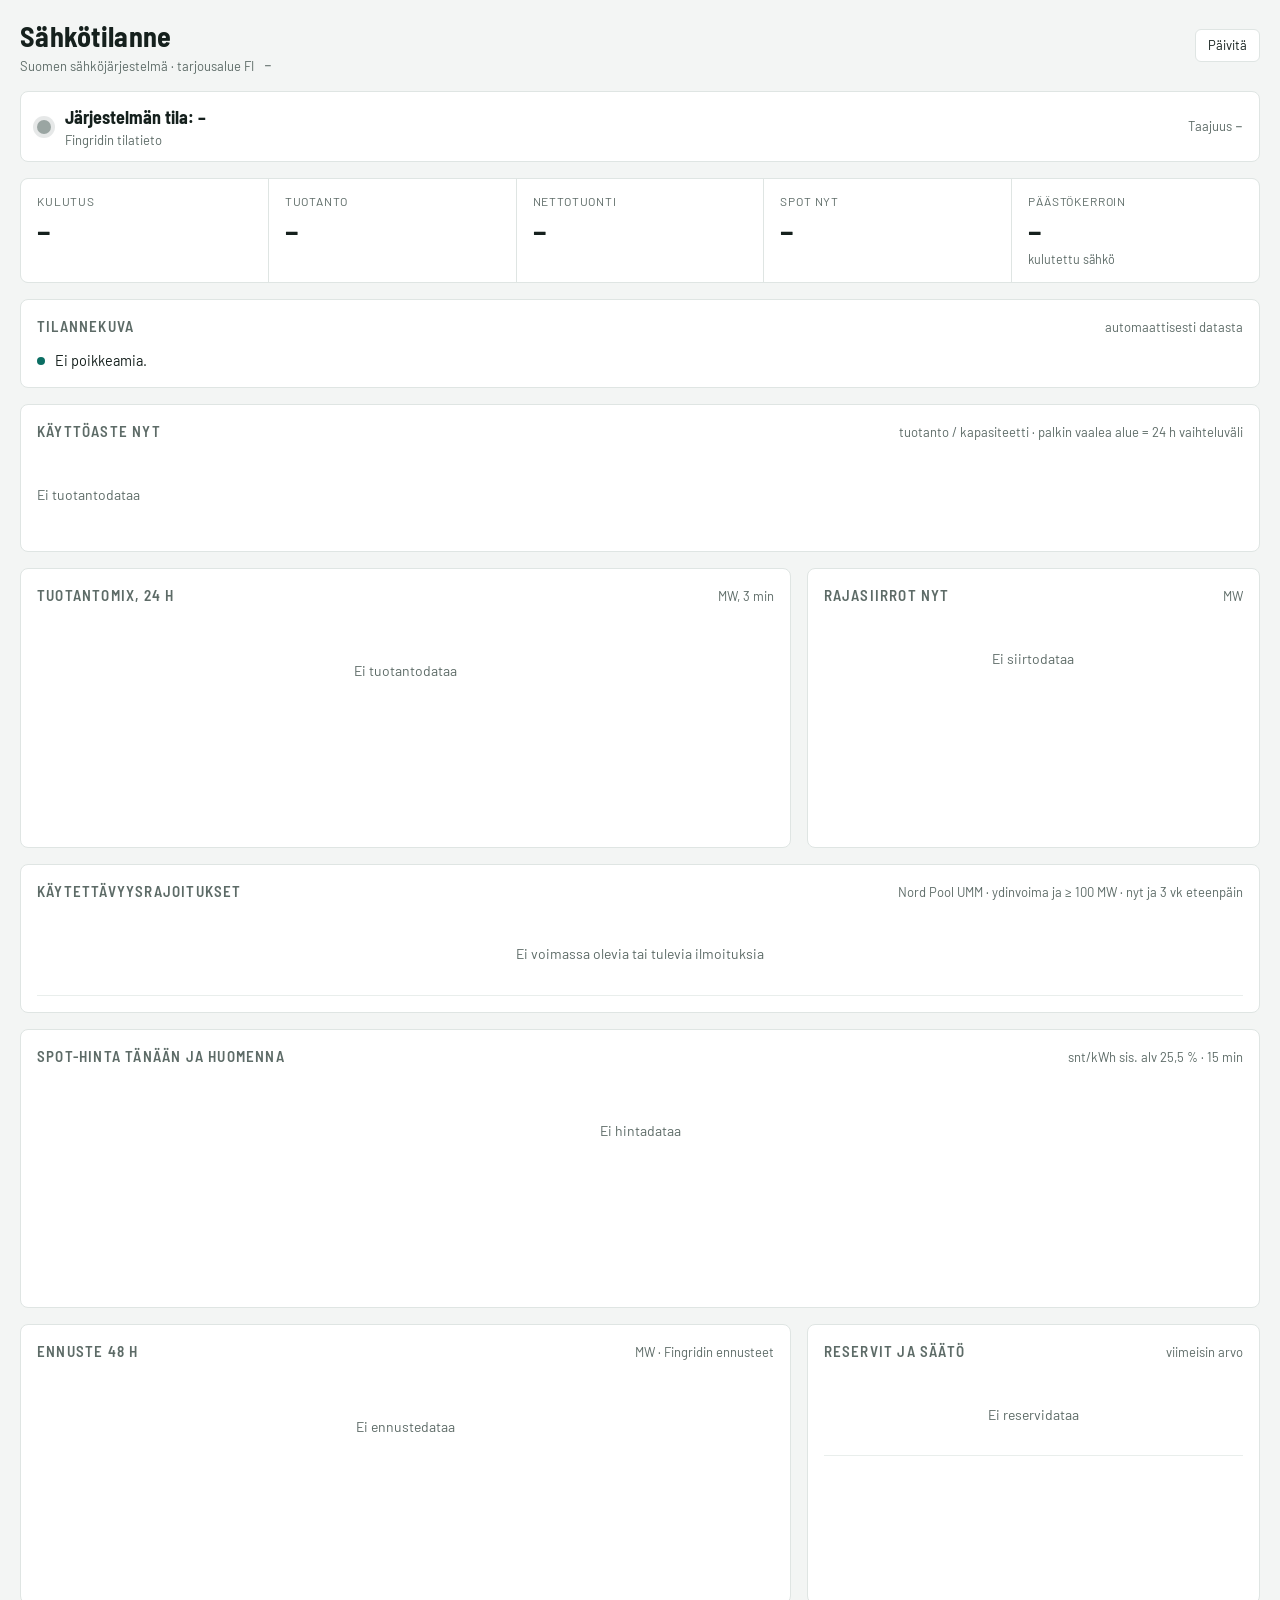
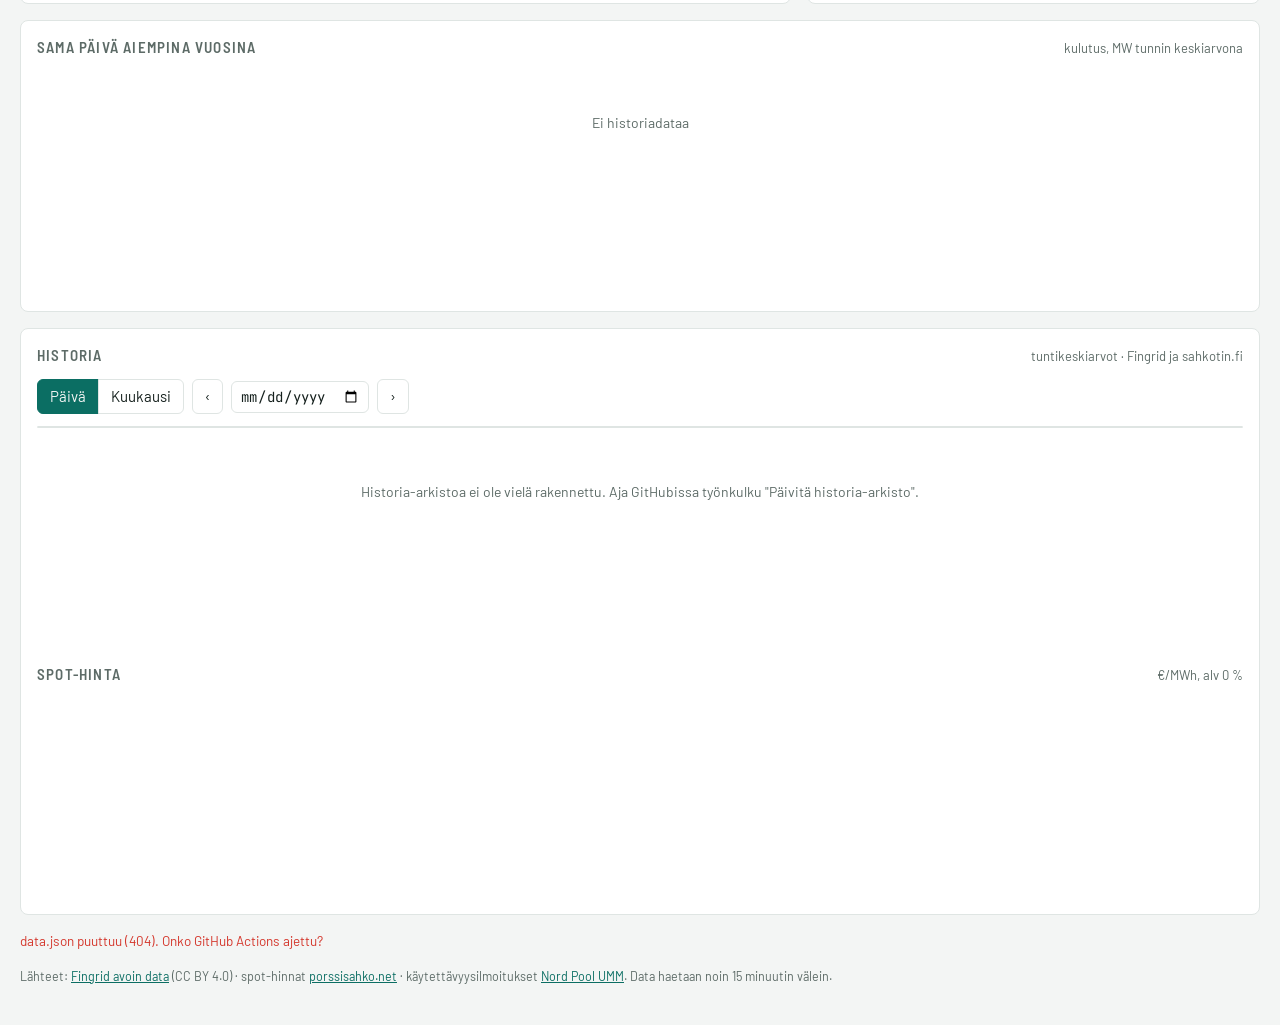
==== commit 30be65dd: "Historianäkymä kalenterilla ja historia-arkiston työnkulku Co-Authored-By: Claude Opus 5.5 <noreply@" ====
--- a/site/index.html
+++ b/site/index.html
@@ -93,6 +93,12 @@
 .umm td{vertical-align:top}
 .umm .reason{color:var(--muted);font-size:12.5px}
 .stale{color:var(--warn)}
+.hctl{display:flex;flex-wrap:wrap;gap:8px;align-items:center}
+.hctl input{font:14px var(--f-mono);padding:5px 8px;border:1px solid var(--line);border-radius:6px;background:var(--panel);color:var(--ink)}
+.seg{display:inline-flex}
+.seg .btn{border-radius:0}.seg .btn:first-child{border-radius:6px 0 0 6px}.seg .btn:last-child{border-radius:0 6px 6px 0;margin-left:-1px}
+.seg .btn[aria-pressed="true"]{background:var(--accent);border-color:var(--accent);color:var(--bg)}
+#hTiles .val{font-size:24px}
 .util{display:grid;grid-template-columns:minmax(90px,auto) minmax(0,1fr) auto auto;gap:10px 14px;align-items:center}
 .util .nm{font-weight:500}
 .util .sub{display:block;font-size:12px;color:var(--muted);font-weight:400}
@@ -180,6 +186,25 @@
   <div class="legend" id="histLegend"></div>
   <div class="chart" id="histChart"><div class="empty">Ei historiadataa</div></div>
   <div style="overflow-x:auto"><table id="histTable"></table></div>
+</section>
+
+<section class="panel" id="history">
+  <div class="head"><h2>Historia</h2><span class="hmeta" id="hMeta">tuntikeskiarvot · Fingrid ja sahkotin.fi</span></div>
+  <div class="hctl">
+    <div class="seg" role="group" aria-label="Näkymä">
+      <button class="btn" type="button" id="hModeDay" aria-pressed="true">Päivä</button>
+      <button class="btn" type="button" id="hModeMonth" aria-pressed="false">Kuukausi</button>
+    </div>
+    <button class="btn" type="button" id="hPrev" aria-label="Edellinen">‹</button>
+    <input type="date" id="hDate" aria-label="Päivämäärä">
+    <input type="month" id="hMonth" aria-label="Kuukausi" hidden>
+    <button class="btn" type="button" id="hNext" aria-label="Seuraava">›</button>
+  </div>
+  <div class="tiles" id="hTiles"></div>
+  <div class="legend" id="hLegend"></div>
+  <div class="chart" id="hMix"><div class="empty">Valitse päivä</div></div>
+  <div class="head"><h2>Spot-hinta</h2><span class="hmeta">€/MWh, alv 0 %</span></div>
+  <div class="chart" id="hPrice"></div>
 </section>
 
 <div class="err" id="err" role="status"></div>
@@ -309,6 +334,14 @@
   let g = "";
   for(const v of niceTicks(y0,y1,4)){ g += `<line x1="${L}" x2="${W-R}" y1="${sy(v)}" y2="${sy(v)}" stroke="${css("--grid")}"/><text x="${L-6}" y="${sy(v)+4}" text-anchor="end">${fmt(v, opts.yd||0)}</text>`; }
   const step = (x1-x0) > 36*3600e3 ? 6*3600e3 : 3*3600e3;
+  if(opts.dayTicks){
+    const days=Math.round((x1-x0)/864e5), every=days>20?5:days>10?2:1;
+    for(let d=new Date(x0); +d<=x1; d.setDate(d.getDate()+1)){
+      const t=+d, n=d.getDate(); g += `<line x1="${sx(t)}" x2="${sx(t)}" y1="${T}" y2="${H-B}" stroke="${css("--grid")}" stroke-dasharray="2 3"/>`;
+      if((n===1||n%every===0) && t<x1) g += `<text x="${sx(t+432e5)}" y="${H-6}" text-anchor="middle">${n}.</text>`;
+    }
+    return {W,H,L,R,T,B,sx,sy,g};
+  }
   for(let t=Math.ceil(x0/3600e3)*3600e3; t<=x1; t+=3600e3){
     const d=new Date(t); if(d.getHours() % (step/3600e3)) continue;
     const lab = d.getHours()===0 ? d.toLocaleDateString("fi-FI",{weekday:"short",day:"numeric",month:"numeric"}) : String(d.getHours()).padStart(2,"0");
@@ -529,8 +562,130 @@
   $("insights").innerHTML = out.join("") || "<li>Ei poikkeamia.</li>";
 }
 
+// ---------- historia ----------
+const HMIX = MIX.map(m=>m.k);
+const H = { mode:"day", cache:new Map(), index:null };
+const pad = n => String(n).padStart(2,"0");
+const isoDay = d => `${d.getFullYear()}-${pad(d.getMonth()+1)}-${pad(d.getDate())}`;
+const monthKey = d => `${d.getFullYear()}-${pad(d.getMonth()+1)}`;
+
+async function loadIndex(){
+  if(H.index) return H.index;
+  try{ const r=await fetch("archive/index.json?t="+Math.floor(Date.now()/36e5)); if(r.ok) H.index=await r.json(); }catch(e){}
+  return H.index;
+}
+async function loadMonth(key){
+  if(H.cache.has(key)) return H.cache.get(key);
+  const p = fetch(`archive/${key}.json?t=${Math.floor(Date.now()/36e5)}`).then(r=>r.ok?r.json():null).catch(()=>null);
+  H.cache.set(key,p); return p;
+}
+// rivit {t, cons, prod, wind, nuc, hyd, chp, ind, net, price}, t = tunnin alku
+function monthRows(m){
+  if(!m) return [];
+  return Array.from({length:m.hours},(_,i)=>{ const r={t:m.start+i*3600e3}; for(const k in m.s) r[k]=m.s[k][i]; return r; });
+}
+function withOther(r){
+  const o={...r}; let sum=0, any=false;
+  for(const k of HMIX) if(k!=="oth" && r[k]!=null){ sum+=r[k]; any=true; }
+  o.oth = r.prod!=null && any ? Math.max(0, r.prod-sum) : null; return o;
+}
+function dailyAvg(rows){
+  const by=new Map();
+  for(const r of rows){ const d=new Date(r.t); d.setHours(0,0,0,0); const k=+d; if(!by.has(k)) by.set(k,[]); by.get(k).push(r); }
+  return [...by.entries()].map(([t,rs])=>{ const o={t}; for(const k of Object.keys(rs[0])) if(k!=="t"){ const v=rs.map(x=>x[k]).filter(x=>x!=null); o[k]=v.length?v.reduce((a,b)=>a+b,0)/v.length:null; } return o; });
+}
+
+function stackChart(el, rows, x0, x1, step, opts){
+  const ok=rows.filter(r=>r.prod!=null||r.cons!=null);
+  if(!ok.length){ el.innerHTML=`<div class="empty">Ei tuotantodataa tälle jaksolle</div>`; return; }
+  const ymax=Math.max(...ok.map(r=>Math.max(r.prod||0, r.cons||0)))*1.06;
+  const f=frame(el,260,x0,x1,0,ymax,opts);
+  let g=""; const base=new Map(ok.map(r=>[r.t,0]));
+  for(const m of MIX){
+    for(const r of ok){ const v=r[m.k]; if(v==null||v<=0) continue; const b=base.get(r.t), x=f.sx(r.t), w=Math.max(.5,f.sx(r.t+step)-x-.4);
+      g+=`<rect x="${x.toFixed(1)}" y="${f.sy(b+v).toFixed(1)}" width="${w.toFixed(1)}" height="${(f.sy(b)-f.sy(b+v)).toFixed(1)}" fill="${css(m.c)}" fill-opacity=".85"/>`; base.set(r.t,b+v); }
+  }
+  const cons=ok.filter(r=>r.cons!=null).map(r=>({t:r.t+step/2,v:r.cons}));
+  g+=`<path d="${pathOf(f,cons)}" fill="none" stroke="${css("--ink")}" stroke-width="1.6" stroke-dasharray="5 3"/>`;
+  el.innerHTML=`<svg viewBox="0 0 ${f.W} ${f.H}" role="img" aria-label="Tuotanto ja kulutus">${f.g}${g}</svg>`;
+}
+function priceChart(el, rows, x0, x1, step, opts){
+  const ok=rows.filter(r=>r.price!=null);
+  if(!ok.length){ el.innerHTML=`<div class="empty">Ei hintadataa tälle jaksolle</div>`; return; }
+  const v=ok.map(r=>r.price), avg=v.reduce((a,b)=>a+b,0)/v.length;
+  const f=frame(el,200,x0,x1,Math.min(0,...v),Math.max(10,...v)*1.08,{...opts,left:44});
+  let g="";
+  for(const r of ok){ const x=f.sx(r.t), w=Math.max(.5,f.sx(r.t+step)-x-.4), y=f.sy(Math.max(0,r.price)), y0=f.sy(Math.min(0,r.price));
+    const col=r.price<0?css("--hyd"):r.price>avg*1.6?css("--bad"):r.price>avg?css("--chp"):css("--accent");
+    g+=`<rect x="${x.toFixed(1)}" y="${y.toFixed(1)}" width="${w.toFixed(1)}" height="${Math.max(.5,y0-y).toFixed(1)}" fill="${col}"><title>${new Date(r.t).toLocaleString("fi-FI",{day:"numeric",month:"numeric",hour:"2-digit",minute:"2-digit"})} ${fmt(r.price,2)} €/MWh</title></rect>`; }
+  el.innerHTML=`<svg viewBox="0 0 ${f.W} ${f.H}" role="img" aria-label="Spot-hinta">${f.g}${g}<line x1="${f.L}" x2="${f.W-f.R}" y1="${f.sy(avg)}" y2="${f.sy(avg)}" stroke="${css("--muted")}" stroke-dasharray="4 4"/></svg>`;
+}
+function histTiles(rows){
+  const avg=k=>{ const v=rows.map(r=>r[k]).filter(x=>x!=null); return v.length?v.reduce((a,b)=>a+b,0)/v.length:null; };
+  const mx=k=>{ const v=rows.map(r=>r[k]).filter(x=>x!=null); return v.length?Math.max(...v):null; };
+  const mn=k=>{ const v=rows.map(r=>r[k]).filter(x=>x!=null); return v.length?Math.min(...v):null; };
+  const c=avg("cons"), w=avg("wind"), n=avg("net"), pr=avg("price");
+  const energy = rows.reduce((a,r)=>a+(r.cons||0),0)/1000;   // GWh (tuntiarvot MWh/h)
+  const t=(l,v,u,note)=>`<div class="tile"><span class="lbl">${l}</span><span class="val">${v}<small>${u}</small></span><span class="note">${note}</span></div>`;
+  $("hTiles").innerHTML =
+    t("Kulutus ka", fmt(c), "MW", `huippu ${fmt(mx("cons"))} MW · ${fmt(energy,energy<100?1:0)} GWh`) +
+    t("Tuulivoima ka", fmt(w), "MW", c&&w!=null?`${fmt(w/c*100)} % kulutuksesta`:"&nbsp;") +
+    t("Ydinvoima ka", fmt(avg("nuc")), "MW", "&nbsp;") +
+    t("Nettotuonti ka", n==null?"–":(n>=0?"+":"−")+fmt(Math.abs(n)), "MW", n==null?"&nbsp;":n>=0?"tuontia":"vientiä") +
+    t("Spot ka", fmt(pr,1), "€/MWh", pr==null?"&nbsp;":`${fmt(mn("price"),1)} … ${fmt(mx("price"),1)}`);
+}
+
+async function renderHistory(){
+  const idx=await loadIndex();
+  if(!idx || !idx.months?.length){ $("hMix").innerHTML=`<div class="empty">Historia-arkistoa ei ole vielä rakennettu. Aja GitHubissa työnkulku "Päivitä historia-arkisto".</div>`; $("hPrice").innerHTML=""; $("hTiles").innerHTML=""; return; }
+  const first=idx.months[0];
+  $("hDate").min=first+"-01"; $("hMonth").min=first;
+  const yest=new Date(); yest.setDate(yest.getDate()-1);
+  $("hDate").max=isoDay(new Date()); $("hMonth").max=monthKey(new Date());
+  if(!$("hDate").value) $("hDate").value=isoDay(yest);
+  if(!$("hMonth").value) $("hMonth").value=monthKey(yest);
+  $("hModeDay").setAttribute("aria-pressed",H.mode==="day"); $("hModeMonth").setAttribute("aria-pressed",H.mode==="month");
+  $("hDate").hidden=H.mode!=="day"; $("hMonth").hidden=H.mode!=="month";
+  $("hLegend").innerHTML = MIX.map(m=>`<span><i style="background:var(${m.c})"></i>${m.n}</span>`).join("")+`<span><i style="background:none;border-top:2px dashed var(--ink);height:0;width:14px;border-radius:0"></i>Kulutus</span>`;
+  let rows, x0, x1, step, opts;
+  if(H.mode==="day"){
+    const [y,m,d]=$("hDate").value.split("-").map(Number); const day=new Date(y,m-1,d);
+    x0=+day; const e=new Date(day); e.setDate(e.getDate()+1); x1=+e; step=3600e3; opts={};
+    rows=monthRows(await loadMonth(monthKey(day))).filter(r=>r.t>=x0&&r.t<x1).map(withOther);
+    $("hMeta").textContent = day.toLocaleDateString("fi-FI",{weekday:"long",day:"numeric",month:"long",year:"numeric"})+" · tuntikeskiarvot";
+    try{ history.replaceState(null,"","#"+$("hDate").value); }catch(e){}
+  }else{
+    const [y,m]=$("hMonth").value.split("-").map(Number);
+    x0=+new Date(y,m-1,1); x1=+new Date(y,m,1); step=864e5; opts={dayTicks:true};
+    rows=dailyAvg(monthRows(await loadMonth($("hMonth").value))).map(withOther);
+    $("hMeta").textContent = new Date(y,m-1,1).toLocaleDateString("fi-FI",{month:"long",year:"numeric"})+" · vuorokausikeskiarvot";
+    try{ history.replaceState(null,"","#"+$("hMonth").value); }catch(e){}
+  }
+  if(!rows.length){ $("hTiles").innerHTML=""; $("hMix").innerHTML=`<div class="empty">Ei arkistoitua dataa tälle jaksolle</div>`; $("hPrice").innerHTML=""; return; }
+  histTiles(rows);
+  if(H.mode==="month"){ const hr=monthRows(await loadMonth($("hMonth").value)); const gwh=hr.reduce((a,r)=>a+(r.cons||0),0)/1000; const n=$("hTiles").querySelector(".note"); if(n) n.textContent=`huippu ${fmt(Math.max(...hr.map(r=>r.cons||0)))} MW · ${fmt(gwh/1000,2)} TWh`; }
+  stackChart($("hMix"),rows,x0,x1,step,opts);
+  priceChart($("hPrice"),rows,x0,x1,step,opts);
+}
+function shift(dir){
+  if(H.mode==="day"){ const [y,m,d]=$("hDate").value.split("-").map(Number); const t=new Date(y,m-1,d+dir); const v=isoDay(t); if((!$("hDate").min||v>=$("hDate").min)&&v<=$("hDate").max) $("hDate").value=v; }
+  else { const [y,m]=$("hMonth").value.split("-").map(Number); const v=monthKey(new Date(y,m-1+dir,1)); if((!$("hMonth").min||v>=$("hMonth").min)&&v<=$("hMonth").max) $("hMonth").value=v; }
+  renderHistory();
+}
+$("hModeDay").onclick=()=>{ H.mode="day"; renderHistory(); };
+$("hModeMonth").onclick=()=>{ H.mode="month"; const v=$("hDate").value; if(v) $("hMonth").value=v.slice(0,7); renderHistory(); };
+$("hPrev").onclick=()=>shift(-1); $("hNext").onclick=()=>shift(1);
+$("hDate").onchange=renderHistory; $("hMonth").onchange=renderHistory;
+(function initFromHash(){
+  const h=location.hash.slice(1);
+  if(/^\d{4}-\d{2}-\d{2}$/.test(h)){ $("hDate").value=h; H.mode="day"; }
+  else if(/^\d{4}-\d{2}$/.test(h)){ $("hMonth").value=h; H.mode="month"; }
+  if(h) setTimeout(()=>$("history").scrollIntoView(),400);
+})();
+renderHistory();
+
 $("refresh").onclick=refresh;
-let rz; addEventListener("resize",()=>{clearTimeout(rz); rz=setTimeout(render,200);});
+let rz; addEventListener("resize",()=>{clearTimeout(rz); rz=setTimeout(()=>{render(); renderHistory();},200);});
 matchMedia("(prefers-color-scheme: dark)").addEventListener?.("change",render);
 refresh();
 setInterval(()=>{ if(!document.hidden) refresh(); }, 5*60*1000);
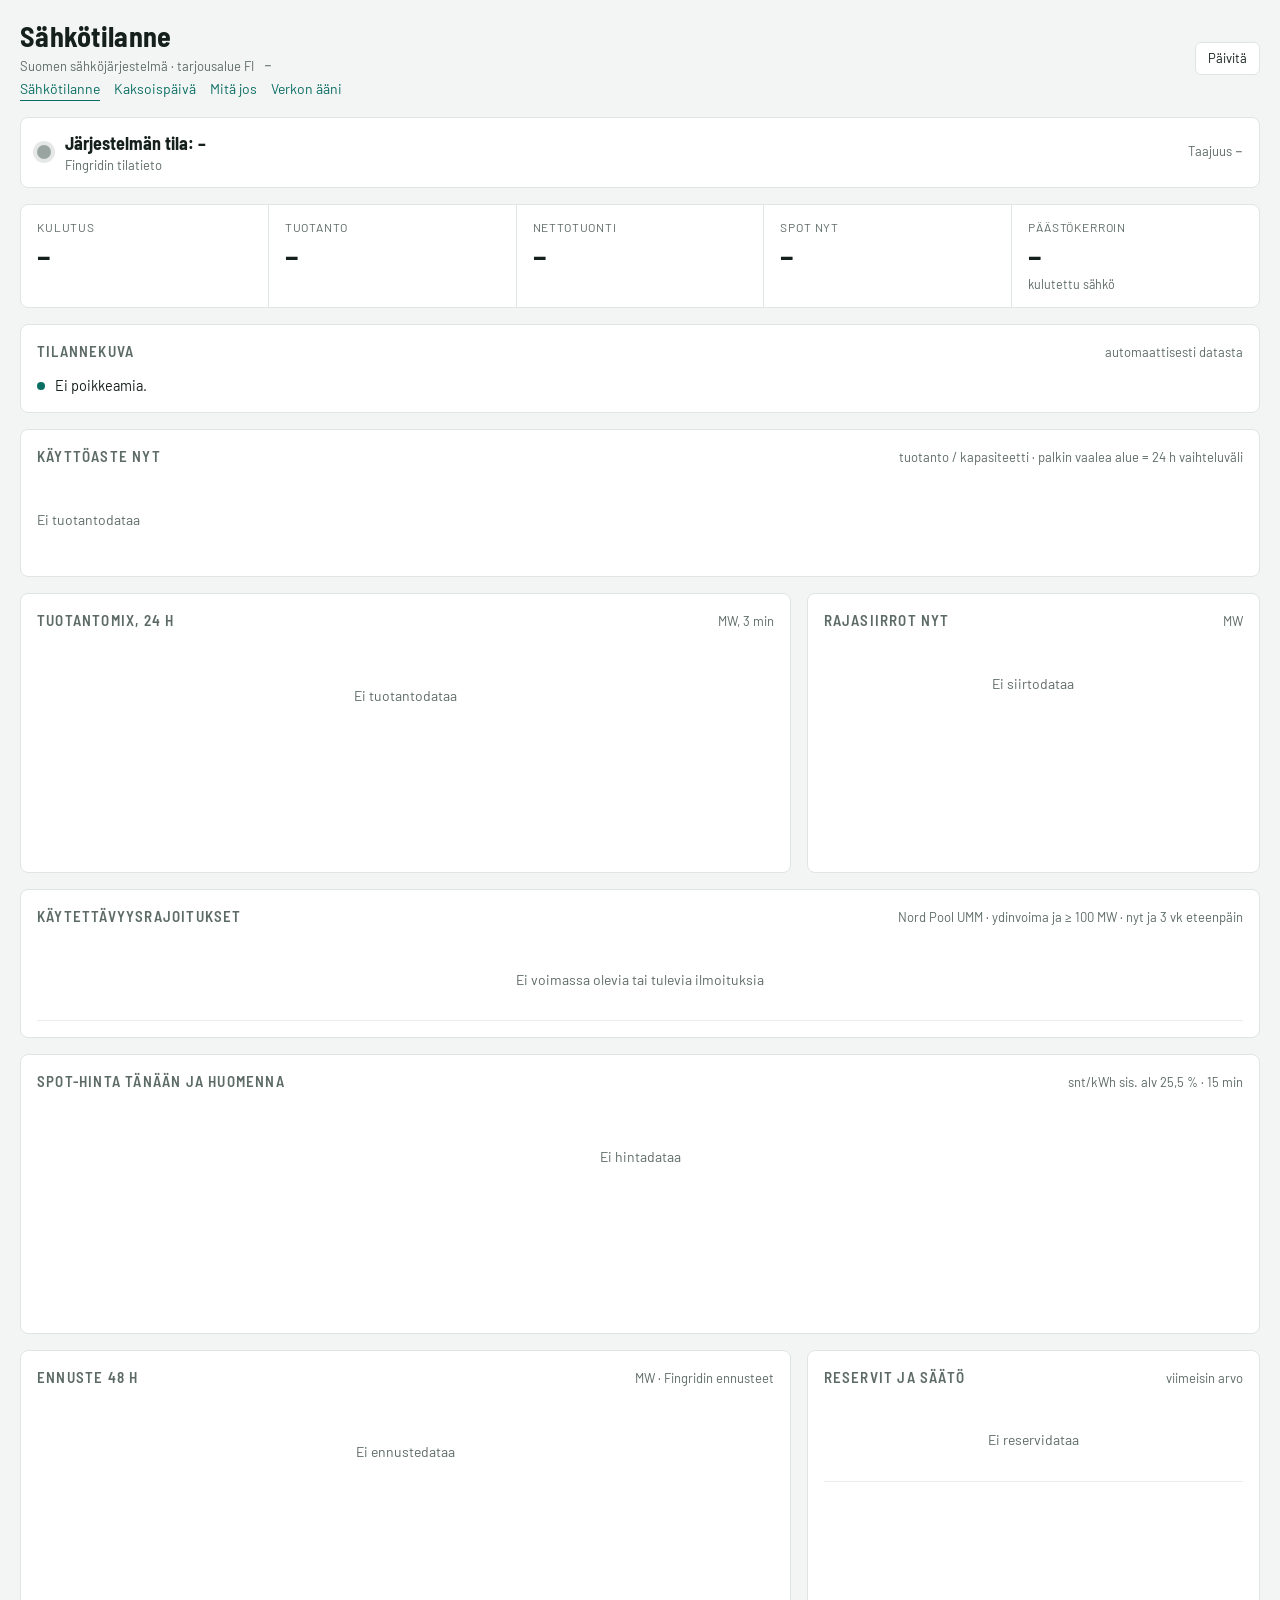
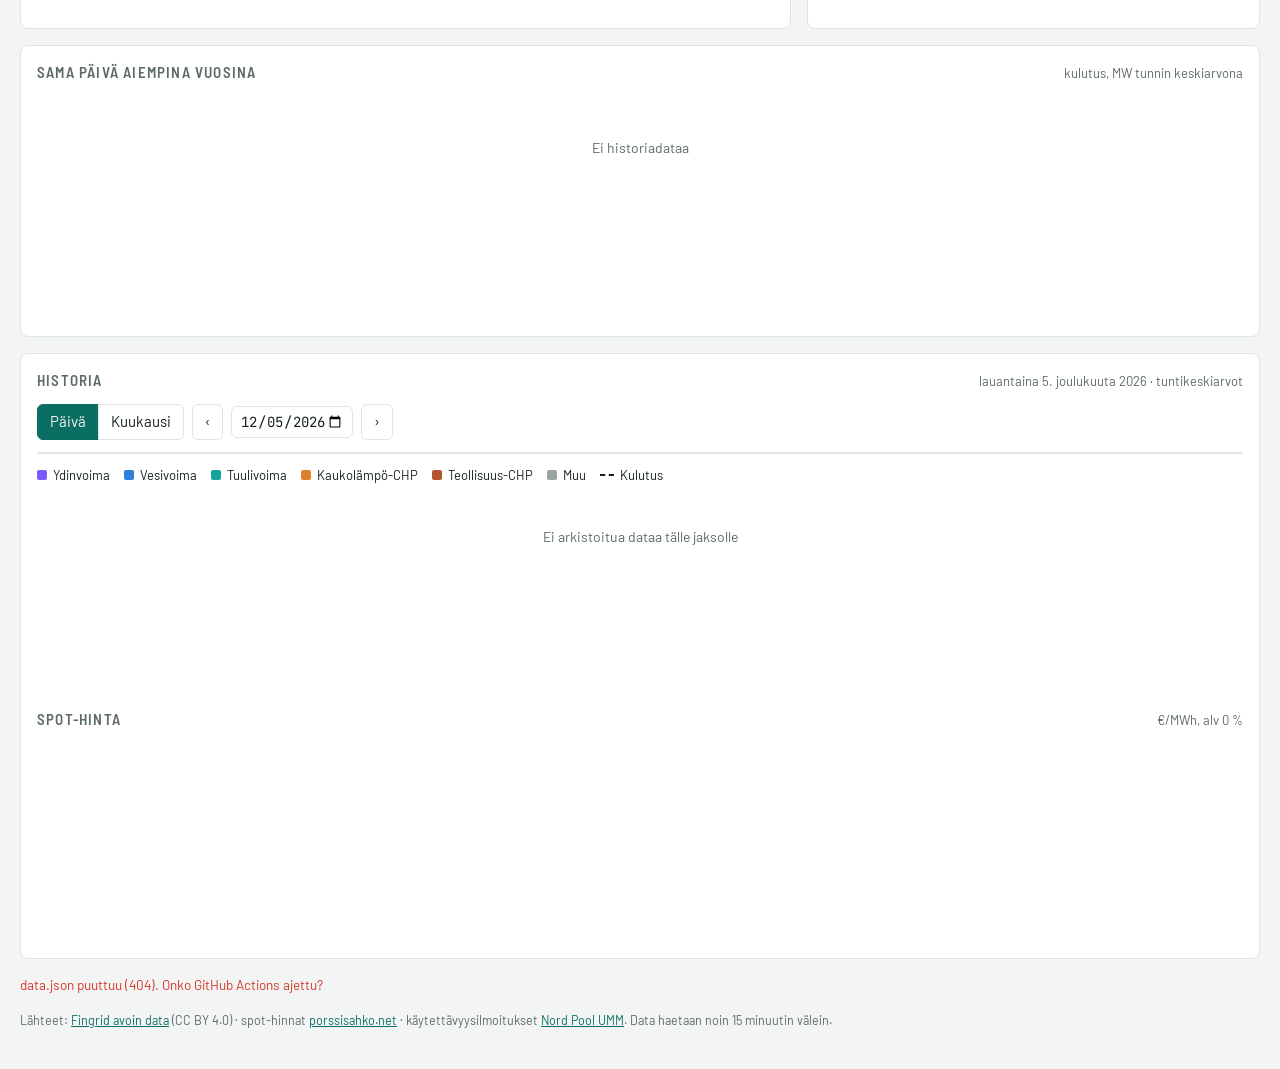
==== commit e2bba92e: "Kaksoispäivä, Mitä jos -kone ja Verkon ääni; daily.json arkistoon Co-Authored-By: Claude Opus 5.5 <n" ====
--- a/site/index.html
+++ b/site/index.html
@@ -93,6 +93,9 @@
 .umm td{vertical-align:top}
 .umm .reason{color:var(--muted);font-size:12.5px}
 .stale{color:var(--warn)}
+.nav{display:flex;flex-wrap:wrap;gap:6px 14px;font-size:14px;margin-top:4px}
+.nav a{color:var(--accent);text-decoration:none;border-bottom:1px solid transparent}
+.nav a:hover,.nav a[aria-current="page"]{border-bottom-color:var(--accent)}
 .hctl{display:flex;flex-wrap:wrap;gap:8px;align-items:center}
 .hctl input{font:14px var(--f-mono);padding:5px 8px;border:1px solid var(--line);border-radius:6px;background:var(--panel);color:var(--ink)}
 .seg{display:inline-flex}
@@ -118,6 +121,7 @@
   <div>
     <h1>Sähkötilanne</h1>
     <div class="hmeta"><span>Suomen sähköjärjestelmä · tarjousalue FI</span><span id="updated" class="mono">–</span></div>
+    <nav class="nav"><a href="./" aria-current="page">Sähkötilanne</a><a href="kaksoispaiva.html">Kaksoispäivä</a><a href="mitajos.html">Mitä jos</a><a href="aani.html">Verkon ääni</a></nav>
   </div>
   <div class="hmeta"><button class="btn" id="refresh" type="button">Päivitä</button></div>
 </header>
